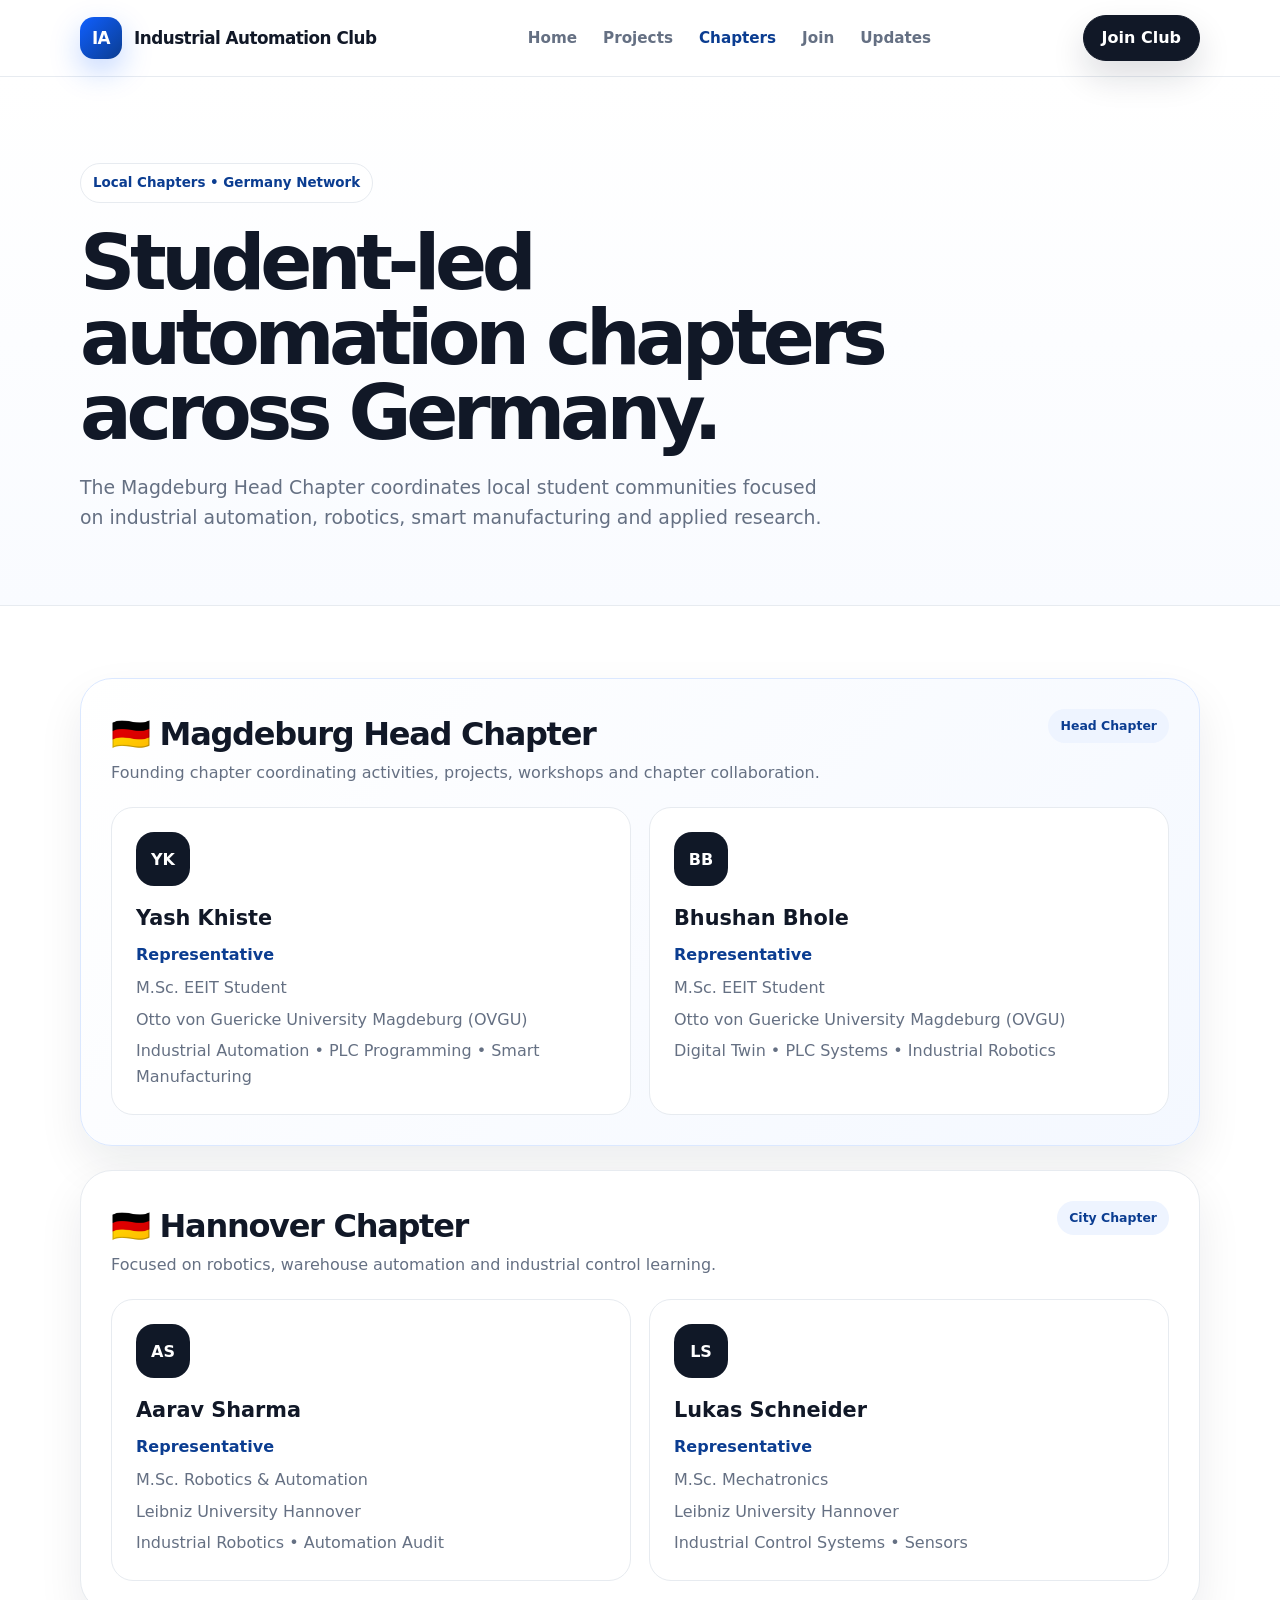
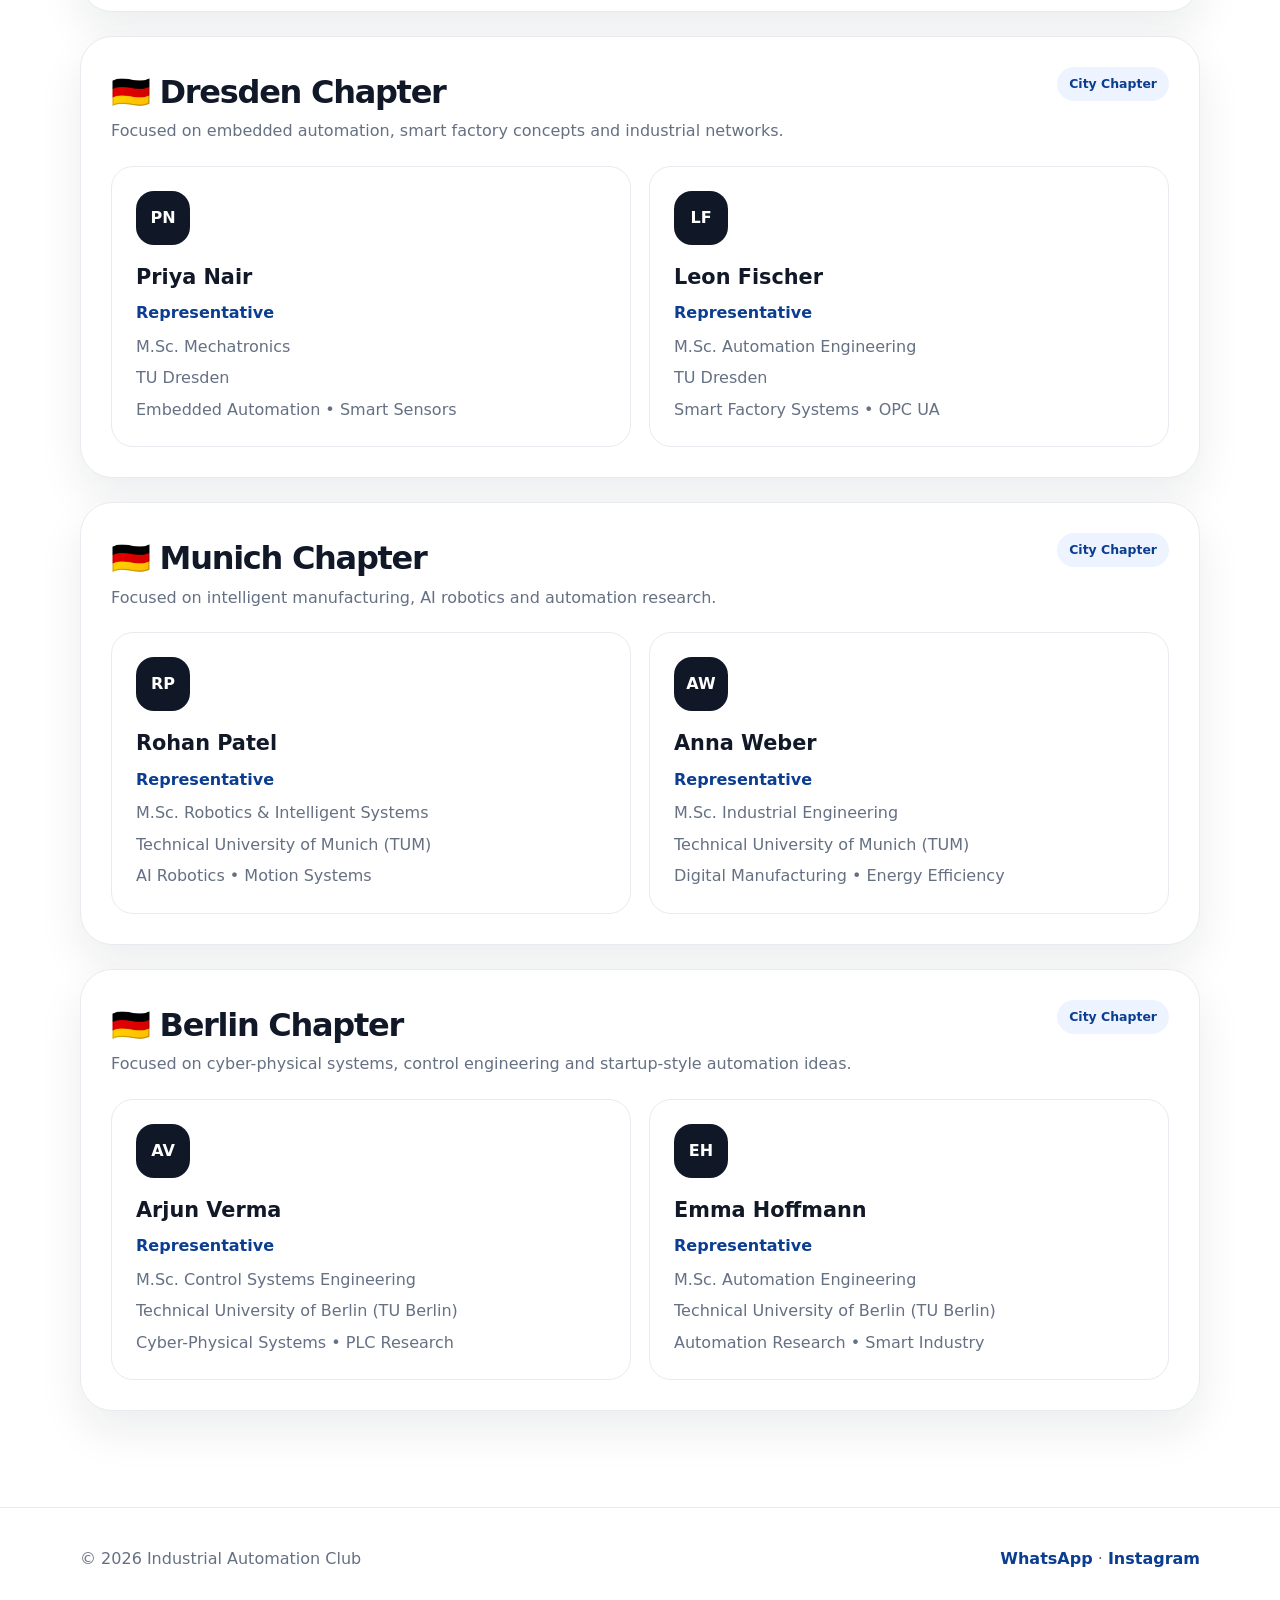
==== chapters.html @ 8f4c7556 "Add files via upload" ====
<!DOCTYPE html>
<html lang="en">
<head>
<meta charset="UTF-8">
<meta name="viewport" content="width=device-width, initial-scale=1.0">
<title>Local Chapters | Industrial Automation Club</title>
<style>
:root {
  --bg:#ffffff;--soft:#f6f8fb;--text:#111827;--muted:#657083;--line:#e7ebf0;
  --accent:#0f5fff;--accent-dark:#0b3d91;--shadow:0 20px 45px rgba(15,23,42,.08);
  --radius:24px;
}
*{box-sizing:border-box;margin:0;padding:0}
body{font-family:Inter,ui-sans-serif,system-ui,-apple-system,BlinkMacSystemFont,"Segoe UI",sans-serif;color:var(--text);background:var(--bg);line-height:1.6}
a{color:inherit;text-decoration:none}
.container{width:min(1120px,92%);margin:auto}
header{position:sticky;top:0;z-index:20;background:rgba(255,255,255,.9);backdrop-filter:blur(18px);border-bottom:1px solid var(--line)}
.nav{height:76px;display:flex;align-items:center;justify-content:space-between}
.brand{display:flex;align-items:center;gap:12px;font-weight:800;letter-spacing:-.03em;font-size:1.05rem}
.logo{width:42px;height:42px;border-radius:14px;display:grid;place-items:center;color:white;background:linear-gradient(135deg,#0f5fff,#0b3d91);box-shadow:0 12px 30px rgba(15,95,255,.25)}
nav{display:flex;align-items:center;gap:26px;color:var(--muted);font-size:.95rem;font-weight:600}
nav a:hover,nav a.active{color:var(--accent-dark)}
.btn{display:inline-flex;align-items:center;justify-content:center;gap:8px;min-height:46px;padding:0 18px;border-radius:999px;font-weight:700;border:1px solid var(--line);transition:.25s ease}
.btn.primary{background:var(--text);color:#fff;border-color:var(--text);box-shadow:0 16px 34px rgba(17,24,39,.14)}
.btn:hover{transform:translateY(-2px)}
.hero{padding:86px 0 42px;background:linear-gradient(180deg,#fff 0%,#f9fbff 100%);border-bottom:1px solid var(--line)}
.eyebrow{display:inline-flex;padding:8px 12px;border:1px solid var(--line);border-radius:999px;color:var(--accent-dark);background:#fff;font-size:.84rem;font-weight:800;margin-bottom:22px}
h1{max-width:860px;font-size:clamp(2.5rem,6vw,5rem);line-height:.98;letter-spacing:-.07em;margin-bottom:22px}
.lead{max-width:760px;color:var(--muted);font-size:1.18rem;margin-bottom:30px}
section{padding:72px 0}
.chapter{border:1px solid var(--line);border-radius:32px;background:#fff;box-shadow:var(--shadow);padding:30px;margin-bottom:24px}
.featured{background:linear-gradient(135deg,#fff,#f4f8ff);border-color:#dbe8ff}
.chapter-top{display:flex;justify-content:space-between;gap:18px;align-items:flex-start;margin-bottom:22px}
.chapter h2{font-size:2rem;letter-spacing:-.04em}
.chapter p{color:var(--muted)}
.badge{display:inline-flex;background:#eef4ff;color:var(--accent-dark);padding:7px 12px;border-radius:999px;font-size:.78rem;font-weight:900}
.members{display:grid;grid-template-columns:repeat(2,1fr);gap:18px}
.member{border:1px solid var(--line);border-radius:22px;background:#fff;padding:24px}
.avatar{width:54px;height:54px;border-radius:18px;background:#101827;color:white;display:grid;place-items:center;font-weight:900;margin-bottom:16px}
.member h3{font-size:1.3rem;margin-bottom:6px}
.role{color:var(--accent-dark);font-weight:800;margin-bottom:8px}
.member span{display:block;color:var(--muted);margin-top:6px}
footer{padding:38px 0;border-top:1px solid var(--line);color:var(--muted)}
.footer-inner{display:flex;justify-content:space-between;gap:18px;flex-wrap:wrap}
.footer-inner a{color:var(--accent-dark);font-weight:800}
@media(max-width:860px){nav{display:none}.members{grid-template-columns:1fr}.chapter-top{flex-direction:column}}
</style>
</head>
<body>
<header>
  <div class="container nav">
    <a class="brand" href="index.html"><span class="logo">IA</span><span>Industrial Automation Club</span></a>
    <nav>
      <a href="index.html">Home</a>
      <a href="projects.html">Projects</a>
      <a class="active" href="chapters.html">Chapters</a>
      <a href="join.html">Join</a>
      <a href="updates.html">Updates</a>
    </nav>
    <a class="btn primary" href="join.html">Join Club</a>
  </div>
</header>

<main>
<section class="hero">
  <div class="container">
    <span class="eyebrow">Local Chapters • Germany Network</span>
    <h1>Student-led automation chapters across Germany.</h1>
    <p class="lead">The Magdeburg Head Chapter coordinates local student communities focused on industrial automation, robotics, smart manufacturing and applied research.</p>
  </div>
</section>

<section>
<div class="container">

<div class="chapter featured">
  <div class="chapter-top">
    <div>
      <h2>🇩🇪 Magdeburg Head Chapter</h2>
      <p>Founding chapter coordinating activities, projects, workshops and chapter collaboration.</p>
    </div>
    <span class="badge">Head Chapter</span>
  </div>
  <div class="members">
    <div class="member"><div class="avatar">YK</div><h3>Yash Khiste</h3><div class="role">Representative</div><span>M.Sc. EEIT Student</span><span>Otto von Guericke University Magdeburg (OVGU)</span><span>Industrial Automation • PLC Programming • Smart Manufacturing</span></div>
    <div class="member"><div class="avatar">BB</div><h3>Bhushan Bhole</h3><div class="role">Representative</div><span>M.Sc. EEIT Student</span><span>Otto von Guericke University Magdeburg (OVGU)</span><span>Digital Twin • PLC Systems • Industrial Robotics</span></div>
  </div>
</div>

<div class="chapter">
  <div class="chapter-top"><div><h2>🇩🇪 Hannover Chapter</h2><p>Focused on robotics, warehouse automation and industrial control learning.</p></div><span class="badge">City Chapter</span></div>
  <div class="members">
    <div class="member"><div class="avatar">AS</div><h3>Aarav Sharma</h3><div class="role">Representative</div><span>M.Sc. Robotics & Automation</span><span>Leibniz University Hannover</span><span>Industrial Robotics • Automation Audit</span></div>
    <div class="member"><div class="avatar">LS</div><h3>Lukas Schneider</h3><div class="role">Representative</div><span>M.Sc. Mechatronics</span><span>Leibniz University Hannover</span><span>Industrial Control Systems • Sensors</span></div>
  </div>
</div>

<div class="chapter">
  <div class="chapter-top"><div><h2>🇩🇪 Dresden Chapter</h2><p>Focused on embedded automation, smart factory concepts and industrial networks.</p></div><span class="badge">City Chapter</span></div>
  <div class="members">
    <div class="member"><div class="avatar">PN</div><h3>Priya Nair</h3><div class="role">Representative</div><span>M.Sc. Mechatronics</span><span>TU Dresden</span><span>Embedded Automation • Smart Sensors</span></div>
    <div class="member"><div class="avatar">LF</div><h3>Leon Fischer</h3><div class="role">Representative</div><span>M.Sc. Automation Engineering</span><span>TU Dresden</span><span>Smart Factory Systems • OPC UA</span></div>
  </div>
</div>

<div class="chapter">
  <div class="chapter-top"><div><h2>🇩🇪 Munich Chapter</h2><p>Focused on intelligent manufacturing, AI robotics and automation research.</p></div><span class="badge">City Chapter</span></div>
  <div class="members">
    <div class="member"><div class="avatar">RP</div><h3>Rohan Patel</h3><div class="role">Representative</div><span>M.Sc. Robotics & Intelligent Systems</span><span>Technical University of Munich (TUM)</span><span>AI Robotics • Motion Systems</span></div>
    <div class="member"><div class="avatar">AW</div><h3>Anna Weber</h3><div class="role">Representative</div><span>M.Sc. Industrial Engineering</span><span>Technical University of Munich (TUM)</span><span>Digital Manufacturing • Energy Efficiency</span></div>
  </div>
</div>

<div class="chapter">
  <div class="chapter-top"><div><h2>🇩🇪 Berlin Chapter</h2><p>Focused on cyber-physical systems, control engineering and startup-style automation ideas.</p></div><span class="badge">City Chapter</span></div>
  <div class="members">
    <div class="member"><div class="avatar">AV</div><h3>Arjun Verma</h3><div class="role">Representative</div><span>M.Sc. Control Systems Engineering</span><span>Technical University of Berlin (TU Berlin)</span><span>Cyber-Physical Systems • PLC Research</span></div>
    <div class="member"><div class="avatar">EH</div><h3>Emma Hoffmann</h3><div class="role">Representative</div><span>M.Sc. Automation Engineering</span><span>Technical University of Berlin (TU Berlin)</span><span>Automation Research • Smart Industry</span></div>
  </div>
</div>

</div>
</section>
</main>

<footer>
  <div class="container footer-inner">
    <span>© 2026 Industrial Automation Club</span>
    <span><a href="https://chat.whatsapp.com/KbpsaiEF7djKTECVvrwH0Y" target="_blank" rel="noopener">WhatsApp</a> · <a href="https://www.instagram.com/automation_club_fun?igsh=MTZkNndkcmRtZnM0Mg==" target="_blank" rel="noopener">Instagram</a></span>
  </div>
</footer>
</body>
</html>
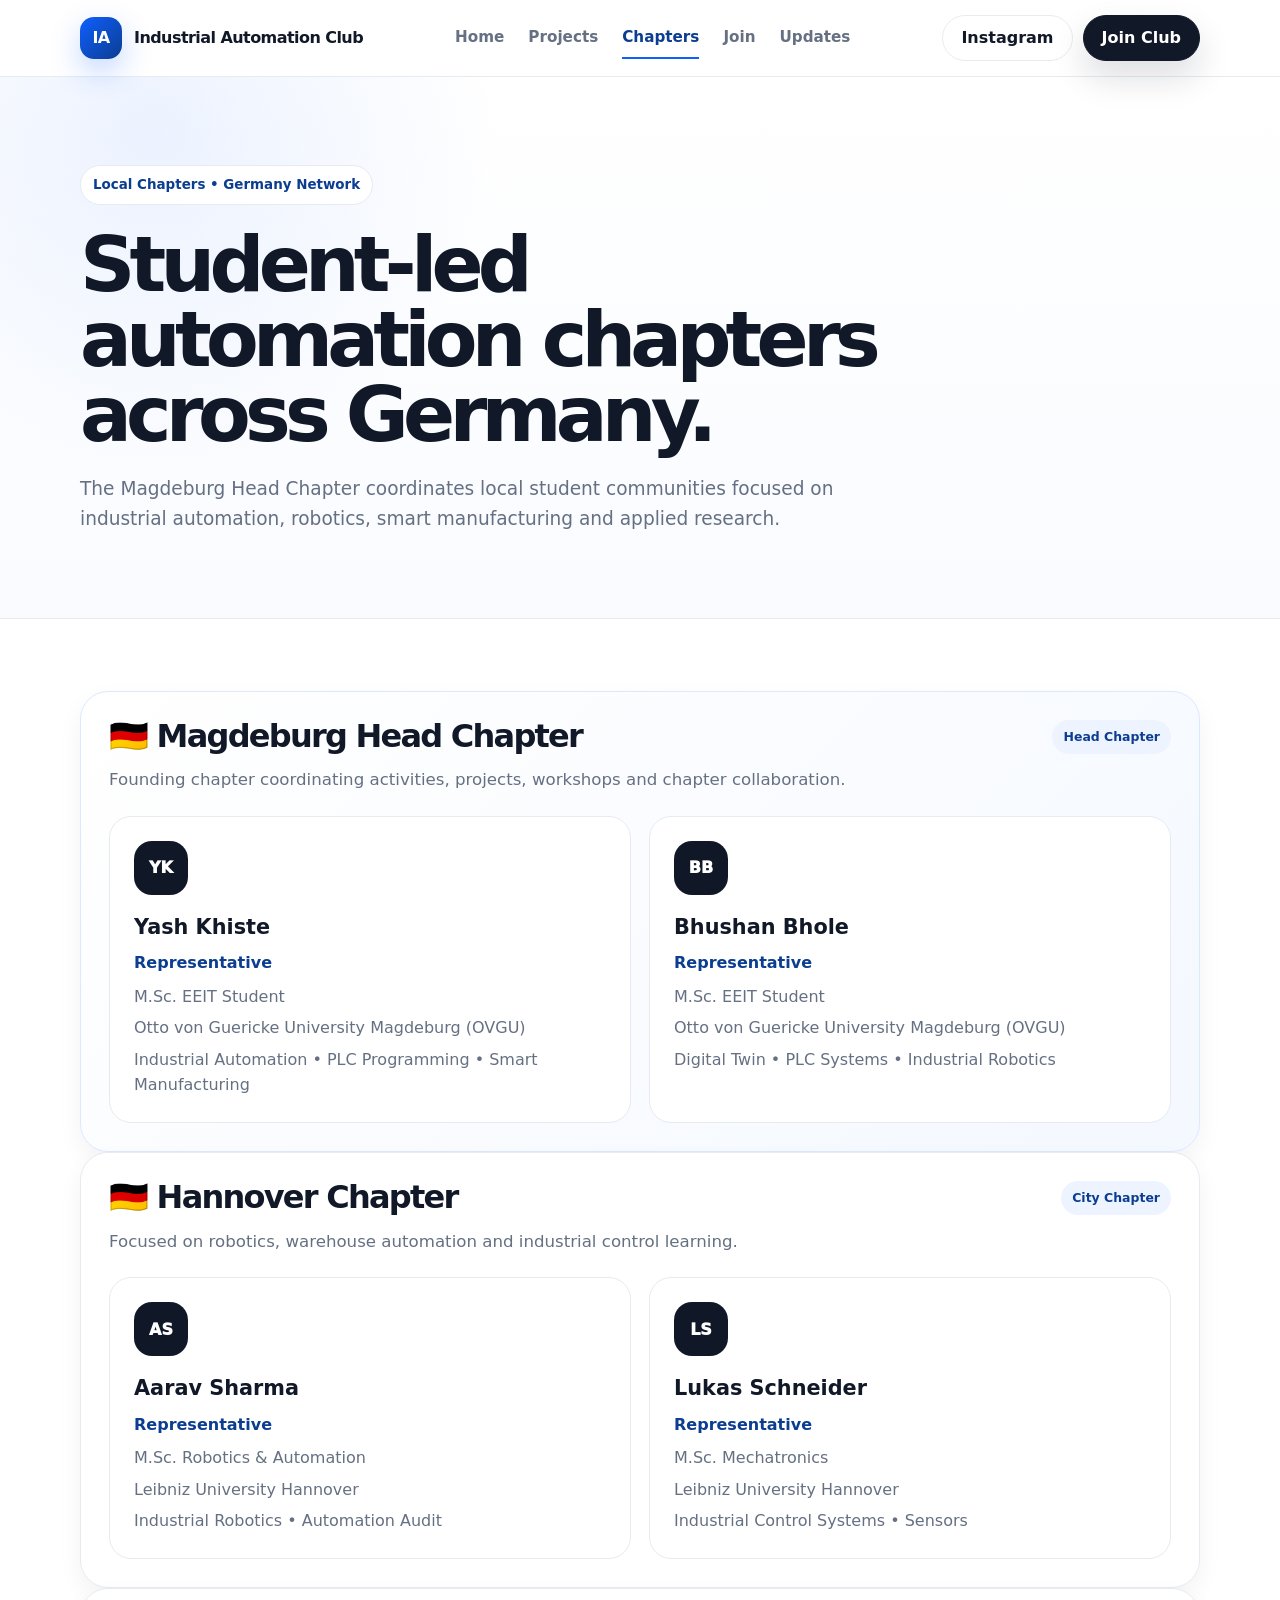
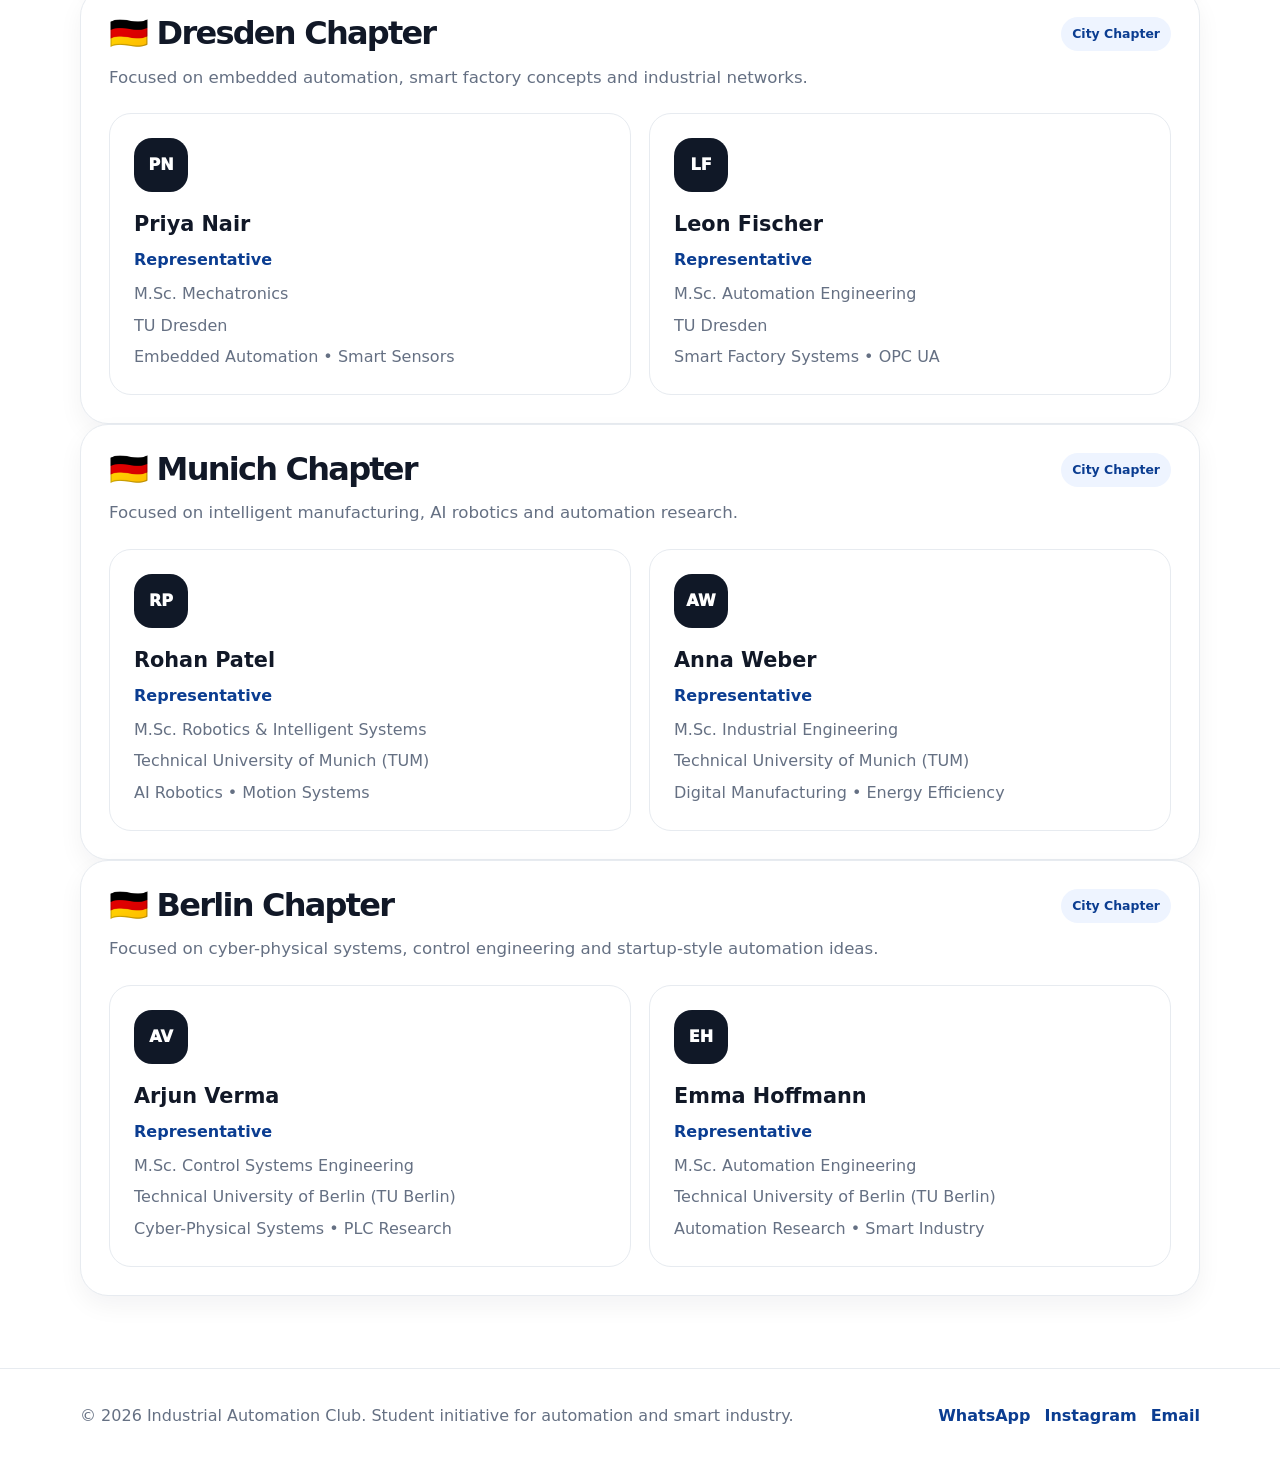
==== commit f9369539: "Add files via upload" ====
--- a/chapters.html
+++ b/chapters.html
@@ -4,62 +4,30 @@
 <meta charset="UTF-8">
 <meta name="viewport" content="width=device-width, initial-scale=1.0">
 <title>Local Chapters | Industrial Automation Club</title>
-<style>
-:root {
-  --bg:#ffffff;--soft:#f6f8fb;--text:#111827;--muted:#657083;--line:#e7ebf0;
-  --accent:#0f5fff;--accent-dark:#0b3d91;--shadow:0 20px 45px rgba(15,23,42,.08);
-  --radius:24px;
-}
-*{box-sizing:border-box;margin:0;padding:0}
-body{font-family:Inter,ui-sans-serif,system-ui,-apple-system,BlinkMacSystemFont,"Segoe UI",sans-serif;color:var(--text);background:var(--bg);line-height:1.6}
-a{color:inherit;text-decoration:none}
-.container{width:min(1120px,92%);margin:auto}
-header{position:sticky;top:0;z-index:20;background:rgba(255,255,255,.9);backdrop-filter:blur(18px);border-bottom:1px solid var(--line)}
-.nav{height:76px;display:flex;align-items:center;justify-content:space-between}
-.brand{display:flex;align-items:center;gap:12px;font-weight:800;letter-spacing:-.03em;font-size:1.05rem}
-.logo{width:42px;height:42px;border-radius:14px;display:grid;place-items:center;color:white;background:linear-gradient(135deg,#0f5fff,#0b3d91);box-shadow:0 12px 30px rgba(15,95,255,.25)}
-nav{display:flex;align-items:center;gap:26px;color:var(--muted);font-size:.95rem;font-weight:600}
-nav a:hover,nav a.active{color:var(--accent-dark)}
-.btn{display:inline-flex;align-items:center;justify-content:center;gap:8px;min-height:46px;padding:0 18px;border-radius:999px;font-weight:700;border:1px solid var(--line);transition:.25s ease}
-.btn.primary{background:var(--text);color:#fff;border-color:var(--text);box-shadow:0 16px 34px rgba(17,24,39,.14)}
-.btn:hover{transform:translateY(-2px)}
-.hero{padding:86px 0 42px;background:linear-gradient(180deg,#fff 0%,#f9fbff 100%);border-bottom:1px solid var(--line)}
-.eyebrow{display:inline-flex;padding:8px 12px;border:1px solid var(--line);border-radius:999px;color:var(--accent-dark);background:#fff;font-size:.84rem;font-weight:800;margin-bottom:22px}
-h1{max-width:860px;font-size:clamp(2.5rem,6vw,5rem);line-height:.98;letter-spacing:-.07em;margin-bottom:22px}
-.lead{max-width:760px;color:var(--muted);font-size:1.18rem;margin-bottom:30px}
-section{padding:72px 0}
-.chapter{border:1px solid var(--line);border-radius:32px;background:#fff;box-shadow:var(--shadow);padding:30px;margin-bottom:24px}
-.featured{background:linear-gradient(135deg,#fff,#f4f8ff);border-color:#dbe8ff}
-.chapter-top{display:flex;justify-content:space-between;gap:18px;align-items:flex-start;margin-bottom:22px}
-.chapter h2{font-size:2rem;letter-spacing:-.04em}
-.chapter p{color:var(--muted)}
-.badge{display:inline-flex;background:#eef4ff;color:var(--accent-dark);padding:7px 12px;border-radius:999px;font-size:.78rem;font-weight:900}
-.members{display:grid;grid-template-columns:repeat(2,1fr);gap:18px}
-.member{border:1px solid var(--line);border-radius:22px;background:#fff;padding:24px}
-.avatar{width:54px;height:54px;border-radius:18px;background:#101827;color:white;display:grid;place-items:center;font-weight:900;margin-bottom:16px}
-.member h3{font-size:1.3rem;margin-bottom:6px}
-.role{color:var(--accent-dark);font-weight:800;margin-bottom:8px}
-.member span{display:block;color:var(--muted);margin-top:6px}
-footer{padding:38px 0;border-top:1px solid var(--line);color:var(--muted)}
-.footer-inner{display:flex;justify-content:space-between;gap:18px;flex-wrap:wrap}
-.footer-inner a{color:var(--accent-dark);font-weight:800}
-@media(max-width:860px){nav{display:none}.members{grid-template-columns:1fr}.chapter-top{flex-direction:column}}
-</style>
+<link rel="stylesheet" href="style.css">
 </head>
 <body>
-<header>
+
+<header class="site-header">
   <div class="container nav">
-    <a class="brand" href="index.html"><span class="logo">IA</span><span>Industrial Automation Club</span></a>
-    <nav>
-      <a href="index.html">Home</a>
-      <a href="projects.html">Projects</a>
+    <a class="brand" href="index.html">
+      <span class="logo">IA</span>
+      <span>Industrial Automation Club</span>
+    </a>
+    <nav class="menu" aria-label="Main navigation">
+      <a class="" href="index.html">Home</a>
+      <a class="" href="projects.html">Projects</a>
       <a class="active" href="chapters.html">Chapters</a>
-      <a href="join.html">Join</a>
-      <a href="updates.html">Updates</a>
+      <a class="" href="join.html">Join</a>
+      <a class="" href="updates.html">Updates</a>
     </nav>
-    <a class="btn primary" href="join.html">Join Club</a>
+    <div class="nav-actions">
+      <a class="btn" href="https://www.instagram.com/automation_club_fun?igsh=MTZkNndkcmRtZnM0Mg==" target="_blank" rel="noopener">Instagram</a>
+      <a class="btn primary" href="join.html">Join Club</a>
+    </div>
   </div>
 </header>
+
 
 <main>
 <section class="hero">
@@ -69,65 +37,25 @@
     <p class="lead">The Magdeburg Head Chapter coordinates local student communities focused on industrial automation, robotics, smart manufacturing and applied research.</p>
   </div>
 </section>
-
-<section>
-<div class="container">
-
-<div class="chapter featured">
-  <div class="chapter-top">
-    <div>
-      <h2>🇩🇪 Magdeburg Head Chapter</h2>
-      <p>Founding chapter coordinating activities, projects, workshops and chapter collaboration.</p>
-    </div>
-    <span class="badge">Head Chapter</span>
-  </div>
-  <div class="members">
-    <div class="member"><div class="avatar">YK</div><h3>Yash Khiste</h3><div class="role">Representative</div><span>M.Sc. EEIT Student</span><span>Otto von Guericke University Magdeburg (OVGU)</span><span>Industrial Automation • PLC Programming • Smart Manufacturing</span></div>
-    <div class="member"><div class="avatar">BB</div><h3>Bhushan Bhole</h3><div class="role">Representative</div><span>M.Sc. EEIT Student</span><span>Otto von Guericke University Magdeburg (OVGU)</span><span>Digital Twin • PLC Systems • Industrial Robotics</span></div>
-  </div>
-</div>
-
-<div class="chapter">
-  <div class="chapter-top"><div><h2>🇩🇪 Hannover Chapter</h2><p>Focused on robotics, warehouse automation and industrial control learning.</p></div><span class="badge">City Chapter</span></div>
-  <div class="members">
-    <div class="member"><div class="avatar">AS</div><h3>Aarav Sharma</h3><div class="role">Representative</div><span>M.Sc. Robotics & Automation</span><span>Leibniz University Hannover</span><span>Industrial Robotics • Automation Audit</span></div>
-    <div class="member"><div class="avatar">LS</div><h3>Lukas Schneider</h3><div class="role">Representative</div><span>M.Sc. Mechatronics</span><span>Leibniz University Hannover</span><span>Industrial Control Systems • Sensors</span></div>
-  </div>
-</div>
-
-<div class="chapter">
-  <div class="chapter-top"><div><h2>🇩🇪 Dresden Chapter</h2><p>Focused on embedded automation, smart factory concepts and industrial networks.</p></div><span class="badge">City Chapter</span></div>
-  <div class="members">
-    <div class="member"><div class="avatar">PN</div><h3>Priya Nair</h3><div class="role">Representative</div><span>M.Sc. Mechatronics</span><span>TU Dresden</span><span>Embedded Automation • Smart Sensors</span></div>
-    <div class="member"><div class="avatar">LF</div><h3>Leon Fischer</h3><div class="role">Representative</div><span>M.Sc. Automation Engineering</span><span>TU Dresden</span><span>Smart Factory Systems • OPC UA</span></div>
-  </div>
-</div>
-
-<div class="chapter">
-  <div class="chapter-top"><div><h2>🇩🇪 Munich Chapter</h2><p>Focused on intelligent manufacturing, AI robotics and automation research.</p></div><span class="badge">City Chapter</span></div>
-  <div class="members">
-    <div class="member"><div class="avatar">RP</div><h3>Rohan Patel</h3><div class="role">Representative</div><span>M.Sc. Robotics & Intelligent Systems</span><span>Technical University of Munich (TUM)</span><span>AI Robotics • Motion Systems</span></div>
-    <div class="member"><div class="avatar">AW</div><h3>Anna Weber</h3><div class="role">Representative</div><span>M.Sc. Industrial Engineering</span><span>Technical University of Munich (TUM)</span><span>Digital Manufacturing • Energy Efficiency</span></div>
-  </div>
-</div>
-
-<div class="chapter">
-  <div class="chapter-top"><div><h2>🇩🇪 Berlin Chapter</h2><p>Focused on cyber-physical systems, control engineering and startup-style automation ideas.</p></div><span class="badge">City Chapter</span></div>
-  <div class="members">
-    <div class="member"><div class="avatar">AV</div><h3>Arjun Verma</h3><div class="role">Representative</div><span>M.Sc. Control Systems Engineering</span><span>Technical University of Berlin (TU Berlin)</span><span>Cyber-Physical Systems • PLC Research</span></div>
-    <div class="member"><div class="avatar">EH</div><h3>Emma Hoffmann</h3><div class="role">Representative</div><span>M.Sc. Automation Engineering</span><span>Technical University of Berlin (TU Berlin)</span><span>Automation Research • Smart Industry</span></div>
-  </div>
-</div>
-
-</div>
-</section>
+<section><div class="container"><div class="chapter featured"><div class="chapter-top"><div><h2>🇩🇪 Magdeburg Head Chapter</h2><p class="muted">Founding chapter coordinating activities, projects, workshops and chapter collaboration.</p></div><span class="tag">Head Chapter</span></div><div class="members"><div class="member"><div class="avatar">YK</div><h3>Yash Khiste</h3><div class="role">Representative</div><span>M.Sc. EEIT Student</span><span>Otto von Guericke University Magdeburg (OVGU)</span><span>Industrial Automation • PLC Programming • Smart Manufacturing</span></div><div class="member"><div class="avatar">BB</div><h3>Bhushan Bhole</h3><div class="role">Representative</div><span>M.Sc. EEIT Student</span><span>Otto von Guericke University Magdeburg (OVGU)</span><span>Digital Twin • PLC Systems • Industrial Robotics</span></div></div></div>
+<div class="chapter "><div class="chapter-top"><div><h2>🇩🇪 Hannover Chapter</h2><p class="muted">Focused on robotics, warehouse automation and industrial control learning.</p></div><span class="tag">City Chapter</span></div><div class="members"><div class="member"><div class="avatar">AS</div><h3>Aarav Sharma</h3><div class="role">Representative</div><span>M.Sc. Robotics & Automation</span><span>Leibniz University Hannover</span><span>Industrial Robotics • Automation Audit</span></div><div class="member"><div class="avatar">LS</div><h3>Lukas Schneider</h3><div class="role">Representative</div><span>M.Sc. Mechatronics</span><span>Leibniz University Hannover</span><span>Industrial Control Systems • Sensors</span></div></div></div>
+<div class="chapter "><div class="chapter-top"><div><h2>🇩🇪 Dresden Chapter</h2><p class="muted">Focused on embedded automation, smart factory concepts and industrial networks.</p></div><span class="tag">City Chapter</span></div><div class="members"><div class="member"><div class="avatar">PN</div><h3>Priya Nair</h3><div class="role">Representative</div><span>M.Sc. Mechatronics</span><span>TU Dresden</span><span>Embedded Automation • Smart Sensors</span></div><div class="member"><div class="avatar">LF</div><h3>Leon Fischer</h3><div class="role">Representative</div><span>M.Sc. Automation Engineering</span><span>TU Dresden</span><span>Smart Factory Systems • OPC UA</span></div></div></div>
+<div class="chapter "><div class="chapter-top"><div><h2>🇩🇪 Munich Chapter</h2><p class="muted">Focused on intelligent manufacturing, AI robotics and automation research.</p></div><span class="tag">City Chapter</span></div><div class="members"><div class="member"><div class="avatar">RP</div><h3>Rohan Patel</h3><div class="role">Representative</div><span>M.Sc. Robotics & Intelligent Systems</span><span>Technical University of Munich (TUM)</span><span>AI Robotics • Motion Systems</span></div><div class="member"><div class="avatar">AW</div><h3>Anna Weber</h3><div class="role">Representative</div><span>M.Sc. Industrial Engineering</span><span>Technical University of Munich (TUM)</span><span>Digital Manufacturing • Energy Efficiency</span></div></div></div>
+<div class="chapter "><div class="chapter-top"><div><h2>🇩🇪 Berlin Chapter</h2><p class="muted">Focused on cyber-physical systems, control engineering and startup-style automation ideas.</p></div><span class="tag">City Chapter</span></div><div class="members"><div class="member"><div class="avatar">AV</div><h3>Arjun Verma</h3><div class="role">Representative</div><span>M.Sc. Control Systems Engineering</span><span>Technical University of Berlin (TU Berlin)</span><span>Cyber-Physical Systems • PLC Research</span></div><div class="member"><div class="avatar">EH</div><h3>Emma Hoffmann</h3><div class="role">Representative</div><span>M.Sc. Automation Engineering</span><span>Technical University of Berlin (TU Berlin)</span><span>Automation Research • Smart Industry</span></div></div></div>
+</div></section>
 </main>
 
-<footer>
-  <div class="container footer-inner">
-    <span>© 2026 Industrial Automation Club</span>
-    <span><a href="https://chat.whatsapp.com/KbpsaiEF7djKTECVvrwH0Y" target="_blank" rel="noopener">WhatsApp</a> · <a href="https://www.instagram.com/automation_club_fun?igsh=MTZkNndkcmRtZnM0Mg==" target="_blank" rel="noopener">Instagram</a></span>
+
+<footer class="footer">
+  <div class="container footer-row">
+    <span>© 2026 Industrial Automation Club. Student initiative for automation and smart industry.</span>
+    <span class="socials">
+      <a href="https://chat.whatsapp.com/KbpsaiEF7djKTECVvrwH0Y" target="_blank" rel="noopener">WhatsApp</a>
+      <a href="https://www.instagram.com/automation_club_fun?igsh=MTZkNndkcmRtZnM0Mg==" target="_blank" rel="noopener">Instagram</a>
+      <a href="mailto:bhushanbhole1998@gmail.com">Email</a>
+    </span>
   </div>
 </footer>
+
 </body>
 </html>
--- a/style.css
+++ b/style.css
@@ -0,0 +1,218 @@
+
+:root {
+  --bg:#ffffff;
+  --soft:#f6f8fb;
+  --soft-2:#eef4ff;
+  --text:#111827;
+  --muted:#657083;
+  --line:#e7ebf0;
+  --accent:#0f5fff;
+  --accent-dark:#0b3d91;
+  --green:#16a34a;
+  --shadow:0 20px 45px rgba(15,23,42,.08);
+  --shadow-soft:0 10px 25px rgba(15,23,42,.05);
+  --radius:24px;
+}
+*{box-sizing:border-box;margin:0;padding:0}
+html{scroll-behavior:smooth}
+body{
+  font-family:Inter,ui-sans-serif,system-ui,-apple-system,BlinkMacSystemFont,"Segoe UI",sans-serif;
+  color:var(--text);
+  background:var(--bg);
+  line-height:1.6;
+}
+a{color:inherit;text-decoration:none}
+.container{width:min(1120px,92%);margin:auto}
+.site-header{
+  position:sticky;top:0;z-index:30;
+  background:rgba(255,255,255,.92);
+  backdrop-filter:blur(18px);
+  border-bottom:1px solid var(--line);
+}
+.nav{
+  min-height:76px;
+  display:flex;
+  align-items:center;
+  justify-content:space-between;
+  gap:20px;
+}
+.brand{
+  display:flex;
+  align-items:center;
+  gap:12px;
+  font-weight:850;
+  letter-spacing:-.035em;
+}
+.logo{
+  width:42px;height:42px;border-radius:14px;
+  display:grid;place-items:center;
+  color:white;
+  background:linear-gradient(135deg,#0f5fff,#0b3d91);
+  box-shadow:0 12px 30px rgba(15,95,255,.25);
+  flex:0 0 auto;
+}
+.menu{display:flex;align-items:center;gap:24px;color:var(--muted);font-size:.95rem;font-weight:700}
+.menu a{padding:8px 0;border-bottom:2px solid transparent}
+.menu a:hover,.menu a.active{color:var(--accent-dark);border-bottom-color:var(--accent)}
+.nav-actions{display:flex;align-items:center;gap:10px}
+.btn{
+  display:inline-flex;
+  align-items:center;
+  justify-content:center;
+  gap:8px;
+  min-height:46px;
+  padding:0 18px;
+  border-radius:999px;
+  font-weight:800;
+  border:1px solid var(--line);
+  transition:.25s ease;
+  background:#fff;
+}
+.btn.primary{background:var(--text);color:#fff;border-color:var(--text);box-shadow:0 16px 34px rgba(17,24,39,.14)}
+.btn.blue{background:var(--accent);color:#fff;border-color:var(--accent);box-shadow:0 16px 34px rgba(15,95,255,.18)}
+.btn:hover{transform:translateY(-2px)}
+.mobile-note{display:none;color:var(--muted);font-size:.85rem;margin-top:8px}
+
+.hero{
+  padding:88px 0 54px;
+  background:
+    radial-gradient(circle at 12% 10%, rgba(15,95,255,.08), transparent 28%),
+    linear-gradient(180deg,#fff 0%,#f9fbff 100%);
+  border-bottom:1px solid var(--line);
+}
+.hero-grid{display:grid;grid-template-columns:1.08fr .92fr;gap:52px;align-items:center}
+.eyebrow{
+  display:inline-flex;
+  align-items:center;
+  gap:8px;
+  padding:8px 12px;
+  border:1px solid var(--line);
+  border-radius:999px;
+  color:var(--accent-dark);
+  background:#fff;
+  font-size:.84rem;
+  font-weight:900;
+  margin-bottom:22px;
+}
+h1{max-width:880px;font-size:clamp(2.55rem,6vw,5rem);line-height:.98;letter-spacing:-.075em;margin-bottom:22px}
+.lead{max-width:760px;color:var(--muted);font-size:1.16rem;margin-bottom:30px}
+.hero-actions{display:flex;flex-wrap:wrap;gap:14px}
+.hero-card{
+  background:linear-gradient(180deg,#fff,#f7faff);
+  border:1px solid var(--line);
+  border-radius:32px;
+  padding:26px;
+  box-shadow:var(--shadow);
+}
+.focus-list{display:grid;gap:16px;margin-top:18px}
+.focus-item{
+  background:#fff;
+  border:1px solid #dce5f0;
+  border-radius:20px;
+  padding:18px;
+  box-shadow:var(--shadow-soft);
+}
+.focus-item small{display:block;color:var(--accent);font-weight:900;letter-spacing:.12em;margin-bottom:8px}
+.focus-item strong{font-size:1.05rem;letter-spacing:-.02em}
+.status{
+  display:inline-flex;align-items:center;gap:8px;
+  color:#0b7a3b;background:#eafaf0;padding:8px 12px;border-radius:999px;font-weight:900;font-size:.82rem;
+}
+.dot{width:8px;height:8px;border-radius:50%;background:var(--green)}
+
+section{padding:72px 0}
+.section-head{max-width:760px;margin-bottom:34px}
+.label{color:var(--accent);font-weight:950;text-transform:uppercase;letter-spacing:.12em;font-size:.78rem;margin-bottom:10px}
+h2{font-size:clamp(2rem,4vw,3.1rem);line-height:1.05;letter-spacing:-.055em;margin-bottom:14px}
+.section-head p,.muted{color:var(--muted);font-size:1.04rem}
+.cards{display:grid;grid-template-columns:repeat(3,1fr);gap:18px}
+.card{
+  background:#fff;
+  border:1px solid var(--line);
+  border-radius:var(--radius);
+  padding:26px;
+  box-shadow:var(--shadow-soft);
+  transition:.25s ease;
+}
+.card:hover{transform:translateY(-4px);box-shadow:var(--shadow)}
+.icon{width:46px;height:46px;border-radius:16px;display:grid;place-items:center;background:var(--soft-2);color:var(--accent);font-weight:950;margin-bottom:18px}
+.card h3{font-size:1.18rem;margin-bottom:10px;letter-spacing:-.025em}
+.card p,.card li{color:var(--muted)}
+.soft-section{background:var(--soft);border-top:1px solid var(--line);border-bottom:1px solid var(--line)}
+.split{display:grid;grid-template-columns:.9fr 1.1fr;gap:34px;align-items:start}
+.list{display:grid;gap:14px}
+.list-item{background:#fff;border:1px solid var(--line);border-radius:20px;padding:18px 20px;display:flex;gap:14px}
+.check{flex:0 0 28px;width:28px;height:28px;border-radius:50%;background:var(--soft-2);color:var(--accent);display:grid;place-items:center;font-weight:950}
+.list-item strong{display:block;margin-bottom:3px}
+.list-item span{color:var(--muted)}
+.grid-2{display:grid;grid-template-columns:repeat(2,1fr);gap:22px}
+.grid-4{display:grid;grid-template-columns:repeat(4,1fr);gap:16px}
+.project-card,.chapter,.update-card,.form-box{
+  background:#fff;border:1px solid var(--line);border-radius:28px;padding:28px;box-shadow:var(--shadow-soft)
+}
+.project-card{position:relative;overflow:hidden}
+.project-card:before{content:"";position:absolute;top:0;left:0;right:0;height:5px;background:linear-gradient(90deg,var(--accent),var(--accent-dark))}
+.tag{display:inline-flex;background:var(--soft-2);color:var(--accent-dark);padding:7px 11px;border-radius:999px;font-size:.78rem;font-weight:900;margin-bottom:16px}
+.project-card h3,.update-card h3{font-size:1.45rem;line-height:1.2;letter-spacing:-.035em;margin-bottom:12px}
+.meta{display:grid;grid-template-columns:repeat(2,1fr);gap:12px;margin:20px 0}
+.meta div{background:var(--soft);border:1px solid var(--line);border-radius:16px;padding:14px}
+.meta strong{display:block;font-size:.76rem;color:var(--muted);text-transform:uppercase;letter-spacing:.08em;margin-bottom:4px}
+.meta span{font-weight:850}
+.ul{display:grid;gap:10px;color:var(--muted);padding-left:0}
+.ul li{list-style:none;padding-left:24px;position:relative}
+.ul li:before{content:"✓";position:absolute;left:0;color:var(--accent-dark);font-weight:950}
+
+.chapter.featured{background:linear-gradient(135deg,#fff,#f4f8ff);border-color:#dbe8ff}
+.chapter-top{display:flex;justify-content:space-between;gap:18px;align-items:flex-start;margin-bottom:22px}
+.chapter h2{font-size:2rem}
+.members{display:grid;grid-template-columns:repeat(2,1fr);gap:18px}
+.member{border:1px solid var(--line);border-radius:22px;background:#fff;padding:24px}
+.avatar{width:54px;height:54px;border-radius:18px;background:#101827;color:white;display:grid;place-items:center;font-weight:950;margin-bottom:16px}
+.member h3{font-size:1.3rem;margin-bottom:6px}
+.role{color:var(--accent-dark);font-weight:900;margin-bottom:8px}
+.member span{display:block;color:var(--muted);margin-top:6px}
+
+.steps{counter-reset:step;display:grid;gap:20px}
+.step{position:relative;padding-left:64px}
+.step:before{counter-increment:step;content:counter(step);position:absolute;left:0;top:0;width:42px;height:42px;border-radius:50%;background:var(--accent);color:#fff;display:flex;align-items:center;justify-content:center;font-weight:950}
+.step h3{margin-bottom:7px}
+.step p{color:var(--muted)}
+
+label{display:block;font-size:14px;font-weight:850;margin:14px 0 7px;color:#374151}
+input,select,textarea{width:100%;padding:13px 14px;border:1px solid #d8dee8;border-radius:12px;font-size:15px;background:#fbfdff;font-family:inherit}
+textarea{min-height:130px;resize:vertical}
+button{margin-top:18px;background:var(--accent);color:white;border:0;padding:14px 22px;border-radius:12px;font-weight:900;cursor:pointer;font-family:inherit}
+button:hover{background:#084fb5}
+.note{font-size:13px;color:var(--muted);margin-top:12px}
+.cta{
+  background:#101827;color:white;border-radius:34px;padding:44px;
+  display:flex;align-items:center;justify-content:space-between;gap:24px;box-shadow:0 25px 60px rgba(15,23,42,.18)
+}
+.cta p{color:#cbd5e1;max-width:650px}
+.cta .btn{background:white;color:#101827}
+.footer{
+  border-top:1px solid var(--line);
+  padding:34px 0;
+  color:var(--muted);
+}
+.footer-row{display:flex;justify-content:space-between;gap:20px;flex-wrap:wrap;align-items:center}
+.footer a{color:var(--accent-dark);font-weight:850}
+.socials{display:flex;gap:14px;flex-wrap:wrap}
+@media(max-width:900px){
+  .nav{align-items:flex-start;flex-direction:column;padding:14px 0}
+  .menu{gap:14px;flex-wrap:wrap}
+  .nav-actions{display:none}
+  .mobile-note{display:block}
+  .hero-grid,.split,.grid-2{grid-template-columns:1fr}
+  .cards,.grid-4{grid-template-columns:1fr}
+  .members{grid-template-columns:1fr}
+  .chapter-top,.cta{flex-direction:column;align-items:flex-start}
+  .meta{grid-template-columns:1fr}
+}
+@media(max-width:560px){
+  h1{font-size:2.45rem}
+  .hero{padding:56px 0 38px}
+  section{padding:54px 0}
+  .menu{font-size:.9rem}
+  .brand span:last-child{font-size:.95rem}
+}
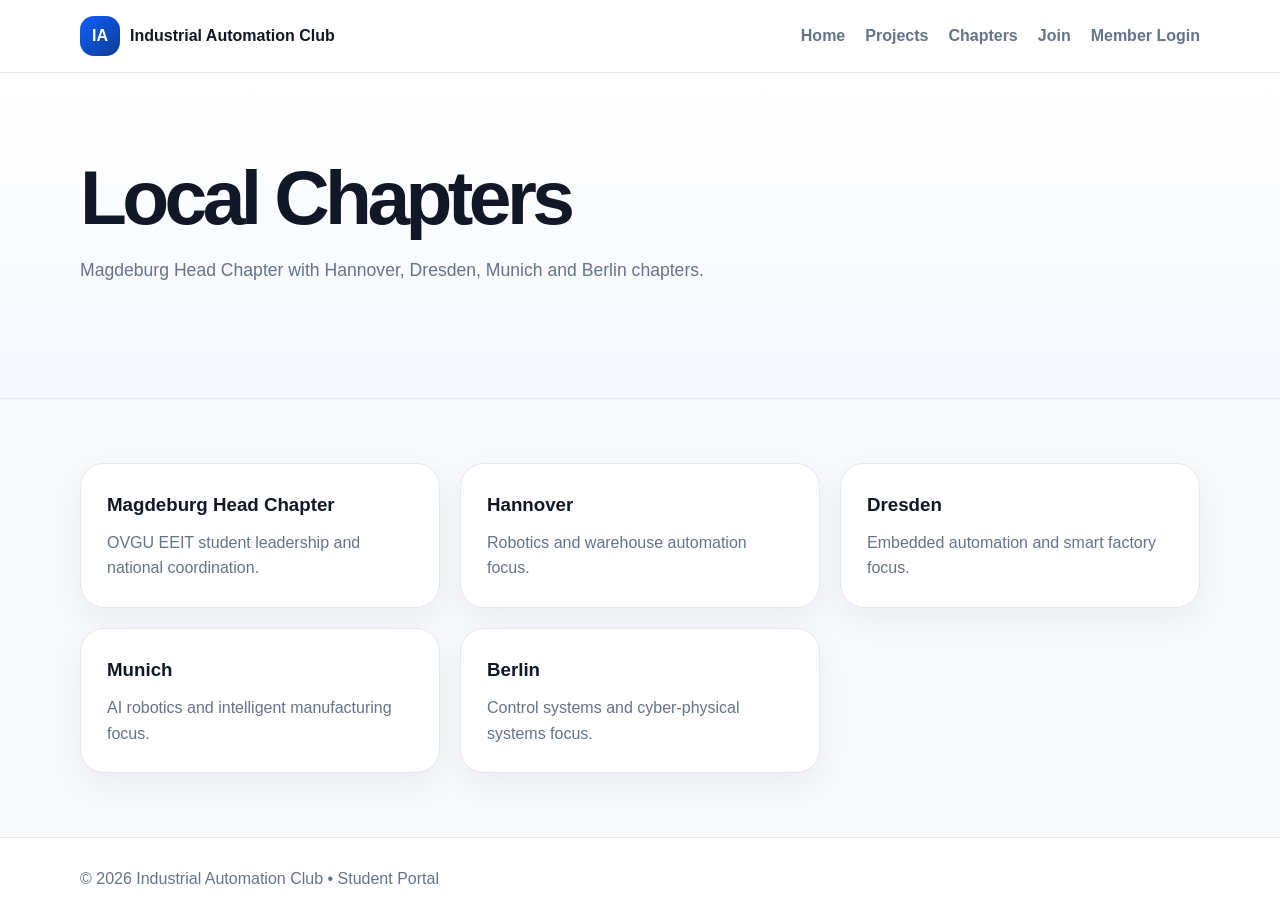
==== commit 86d4ae3c: "Add files via upload" ====
--- a/chapters.html
+++ b/chapters.html
@@ -1,61 +1 @@
-<!DOCTYPE html>
-<html lang="en">
-<head>
-<meta charset="UTF-8">
-<meta name="viewport" content="width=device-width, initial-scale=1.0">
-<title>Local Chapters | Industrial Automation Club</title>
-<link rel="stylesheet" href="style.css">
-</head>
-<body>
-
-<header class="site-header">
-  <div class="container nav">
-    <a class="brand" href="index.html">
-      <span class="logo">IA</span>
-      <span>Industrial Automation Club</span>
-    </a>
-    <nav class="menu" aria-label="Main navigation">
-      <a class="" href="index.html">Home</a>
-      <a class="" href="projects.html">Projects</a>
-      <a class="active" href="chapters.html">Chapters</a>
-      <a class="" href="join.html">Join</a>
-      <a class="" href="updates.html">Updates</a>
-    </nav>
-    <div class="nav-actions">
-      <a class="btn" href="https://www.instagram.com/automation_club_fun?igsh=MTZkNndkcmRtZnM0Mg==" target="_blank" rel="noopener">Instagram</a>
-      <a class="btn primary" href="join.html">Join Club</a>
-    </div>
-  </div>
-</header>
-
-
-<main>
-<section class="hero">
-  <div class="container">
-    <span class="eyebrow">Local Chapters • Germany Network</span>
-    <h1>Student-led automation chapters across Germany.</h1>
-    <p class="lead">The Magdeburg Head Chapter coordinates local student communities focused on industrial automation, robotics, smart manufacturing and applied research.</p>
-  </div>
-</section>
-<section><div class="container"><div class="chapter featured"><div class="chapter-top"><div><h2>🇩🇪 Magdeburg Head Chapter</h2><p class="muted">Founding chapter coordinating activities, projects, workshops and chapter collaboration.</p></div><span class="tag">Head Chapter</span></div><div class="members"><div class="member"><div class="avatar">YK</div><h3>Yash Khiste</h3><div class="role">Representative</div><span>M.Sc. EEIT Student</span><span>Otto von Guericke University Magdeburg (OVGU)</span><span>Industrial Automation • PLC Programming • Smart Manufacturing</span></div><div class="member"><div class="avatar">BB</div><h3>Bhushan Bhole</h3><div class="role">Representative</div><span>M.Sc. EEIT Student</span><span>Otto von Guericke University Magdeburg (OVGU)</span><span>Digital Twin • PLC Systems • Industrial Robotics</span></div></div></div>
-<div class="chapter "><div class="chapter-top"><div><h2>🇩🇪 Hannover Chapter</h2><p class="muted">Focused on robotics, warehouse automation and industrial control learning.</p></div><span class="tag">City Chapter</span></div><div class="members"><div class="member"><div class="avatar">AS</div><h3>Aarav Sharma</h3><div class="role">Representative</div><span>M.Sc. Robotics & Automation</span><span>Leibniz University Hannover</span><span>Industrial Robotics • Automation Audit</span></div><div class="member"><div class="avatar">LS</div><h3>Lukas Schneider</h3><div class="role">Representative</div><span>M.Sc. Mechatronics</span><span>Leibniz University Hannover</span><span>Industrial Control Systems • Sensors</span></div></div></div>
-<div class="chapter "><div class="chapter-top"><div><h2>🇩🇪 Dresden Chapter</h2><p class="muted">Focused on embedded automation, smart factory concepts and industrial networks.</p></div><span class="tag">City Chapter</span></div><div class="members"><div class="member"><div class="avatar">PN</div><h3>Priya Nair</h3><div class="role">Representative</div><span>M.Sc. Mechatronics</span><span>TU Dresden</span><span>Embedded Automation • Smart Sensors</span></div><div class="member"><div class="avatar">LF</div><h3>Leon Fischer</h3><div class="role">Representative</div><span>M.Sc. Automation Engineering</span><span>TU Dresden</span><span>Smart Factory Systems • OPC UA</span></div></div></div>
-<div class="chapter "><div class="chapter-top"><div><h2>🇩🇪 Munich Chapter</h2><p class="muted">Focused on intelligent manufacturing, AI robotics and automation research.</p></div><span class="tag">City Chapter</span></div><div class="members"><div class="member"><div class="avatar">RP</div><h3>Rohan Patel</h3><div class="role">Representative</div><span>M.Sc. Robotics & Intelligent Systems</span><span>Technical University of Munich (TUM)</span><span>AI Robotics • Motion Systems</span></div><div class="member"><div class="avatar">AW</div><h3>Anna Weber</h3><div class="role">Representative</div><span>M.Sc. Industrial Engineering</span><span>Technical University of Munich (TUM)</span><span>Digital Manufacturing • Energy Efficiency</span></div></div></div>
-<div class="chapter "><div class="chapter-top"><div><h2>🇩🇪 Berlin Chapter</h2><p class="muted">Focused on cyber-physical systems, control engineering and startup-style automation ideas.</p></div><span class="tag">City Chapter</span></div><div class="members"><div class="member"><div class="avatar">AV</div><h3>Arjun Verma</h3><div class="role">Representative</div><span>M.Sc. Control Systems Engineering</span><span>Technical University of Berlin (TU Berlin)</span><span>Cyber-Physical Systems • PLC Research</span></div><div class="member"><div class="avatar">EH</div><h3>Emma Hoffmann</h3><div class="role">Representative</div><span>M.Sc. Automation Engineering</span><span>Technical University of Berlin (TU Berlin)</span><span>Automation Research • Smart Industry</span></div></div></div>
-</div></section>
-</main>
-
-
-<footer class="footer">
-  <div class="container footer-row">
-    <span>© 2026 Industrial Automation Club. Student initiative for automation and smart industry.</span>
-    <span class="socials">
-      <a href="https://chat.whatsapp.com/KbpsaiEF7djKTECVvrwH0Y" target="_blank" rel="noopener">WhatsApp</a>
-      <a href="https://www.instagram.com/automation_club_fun?igsh=MTZkNndkcmRtZnM0Mg==" target="_blank" rel="noopener">Instagram</a>
-      <a href="mailto:bhushanbhole1998@gmail.com">Email</a>
-    </span>
-  </div>
-</footer>
-
-</body>
-</html>+<!DOCTYPE html><html lang="en"><head><meta charset="UTF-8"><meta name="viewport" content="width=device-width, initial-scale=1.0"><title>Chapters</title><link rel="stylesheet" href="style.css"></head><body><header><div class="container nav"><a class="brand" href="index.html"><span class="logo">IA</span><span>Industrial Automation Club</span></a><nav class="menu"><a href="index.html">Home</a><a href="projects.html">Projects</a><a href="chapters.html">Chapters</a><a href="join.html">Join</a><a href="login.html">Member Login</a></nav></div></header><main><section class="hero"><div class="container"><h1>Local Chapters</h1><p class="lead">Magdeburg Head Chapter with Hannover, Dresden, Munich and Berlin chapters.</p></div></section><section><div class="container grid"><div class="card"><h3>Magdeburg Head Chapter</h3><p>OVGU EEIT student leadership and national coordination.</p></div><div class="card"><h3>Hannover</h3><p>Robotics and warehouse automation focus.</p></div><div class="card"><h3>Dresden</h3><p>Embedded automation and smart factory focus.</p></div><div class="card"><h3>Munich</h3><p>AI robotics and intelligent manufacturing focus.</p></div><div class="card"><h3>Berlin</h3><p>Control systems and cyber-physical systems focus.</p></div></div></section></main><footer><div class="container">© 2026 Industrial Automation Club • Student Portal</div></footer></body></html>
--- a/style.css
+++ b/style.css
@@ -1,218 +1,40 @@
-
-:root {
-  --bg:#ffffff;
-  --soft:#f6f8fb;
-  --soft-2:#eef4ff;
-  --text:#111827;
-  --muted:#657083;
-  --line:#e7ebf0;
-  --accent:#0f5fff;
-  --accent-dark:#0b3d91;
-  --green:#16a34a;
-  --shadow:0 20px 45px rgba(15,23,42,.08);
-  --shadow-soft:0 10px 25px rgba(15,23,42,.05);
-  --radius:24px;
-}
 *{box-sizing:border-box;margin:0;padding:0}
-html{scroll-behavior:smooth}
-body{
-  font-family:Inter,ui-sans-serif,system-ui,-apple-system,BlinkMacSystemFont,"Segoe UI",sans-serif;
-  color:var(--text);
-  background:var(--bg);
-  line-height:1.6;
-}
-a{color:inherit;text-decoration:none}
+:root{--blue:#0f5fff;--dark:#101827;--muted:#64748b;--line:#e5e7eb;--soft:#f7f9fc;--white:#fff}
+body{font-family:Inter,Arial,sans-serif;background:var(--soft);color:var(--dark);line-height:1.6}
+a{text-decoration:none;color:inherit}
 .container{width:min(1120px,92%);margin:auto}
-.site-header{
-  position:sticky;top:0;z-index:30;
-  background:rgba(255,255,255,.92);
-  backdrop-filter:blur(18px);
-  border-bottom:1px solid var(--line);
-}
-.nav{
-  min-height:76px;
-  display:flex;
-  align-items:center;
-  justify-content:space-between;
-  gap:20px;
-}
-.brand{
-  display:flex;
-  align-items:center;
-  gap:12px;
-  font-weight:850;
-  letter-spacing:-.035em;
-}
-.logo{
-  width:42px;height:42px;border-radius:14px;
-  display:grid;place-items:center;
-  color:white;
-  background:linear-gradient(135deg,#0f5fff,#0b3d91);
-  box-shadow:0 12px 30px rgba(15,95,255,.25);
-  flex:0 0 auto;
-}
-.menu{display:flex;align-items:center;gap:24px;color:var(--muted);font-size:.95rem;font-weight:700}
-.menu a{padding:8px 0;border-bottom:2px solid transparent}
-.menu a:hover,.menu a.active{color:var(--accent-dark);border-bottom-color:var(--accent)}
-.nav-actions{display:flex;align-items:center;gap:10px}
-.btn{
-  display:inline-flex;
-  align-items:center;
-  justify-content:center;
-  gap:8px;
-  min-height:46px;
-  padding:0 18px;
-  border-radius:999px;
-  font-weight:800;
-  border:1px solid var(--line);
-  transition:.25s ease;
-  background:#fff;
-}
-.btn.primary{background:var(--text);color:#fff;border-color:var(--text);box-shadow:0 16px 34px rgba(17,24,39,.14)}
-.btn.blue{background:var(--accent);color:#fff;border-color:var(--accent);box-shadow:0 16px 34px rgba(15,95,255,.18)}
-.btn:hover{transform:translateY(-2px)}
-.mobile-note{display:none;color:var(--muted);font-size:.85rem;margin-top:8px}
-
-.hero{
-  padding:88px 0 54px;
-  background:
-    radial-gradient(circle at 12% 10%, rgba(15,95,255,.08), transparent 28%),
-    linear-gradient(180deg,#fff 0%,#f9fbff 100%);
-  border-bottom:1px solid var(--line);
-}
-.hero-grid{display:grid;grid-template-columns:1.08fr .92fr;gap:52px;align-items:center}
-.eyebrow{
-  display:inline-flex;
-  align-items:center;
-  gap:8px;
-  padding:8px 12px;
-  border:1px solid var(--line);
-  border-radius:999px;
-  color:var(--accent-dark);
-  background:#fff;
-  font-size:.84rem;
-  font-weight:900;
-  margin-bottom:22px;
-}
-h1{max-width:880px;font-size:clamp(2.55rem,6vw,5rem);line-height:.98;letter-spacing:-.075em;margin-bottom:22px}
-.lead{max-width:760px;color:var(--muted);font-size:1.16rem;margin-bottom:30px}
-.hero-actions{display:flex;flex-wrap:wrap;gap:14px}
-.hero-card{
-  background:linear-gradient(180deg,#fff,#f7faff);
-  border:1px solid var(--line);
-  border-radius:32px;
-  padding:26px;
-  box-shadow:var(--shadow);
-}
-.focus-list{display:grid;gap:16px;margin-top:18px}
-.focus-item{
-  background:#fff;
-  border:1px solid #dce5f0;
-  border-radius:20px;
-  padding:18px;
-  box-shadow:var(--shadow-soft);
-}
-.focus-item small{display:block;color:var(--accent);font-weight:900;letter-spacing:.12em;margin-bottom:8px}
-.focus-item strong{font-size:1.05rem;letter-spacing:-.02em}
-.status{
-  display:inline-flex;align-items:center;gap:8px;
-  color:#0b7a3b;background:#eafaf0;padding:8px 12px;border-radius:999px;font-weight:900;font-size:.82rem;
-}
-.dot{width:8px;height:8px;border-radius:50%;background:var(--green)}
-
-section{padding:72px 0}
-.section-head{max-width:760px;margin-bottom:34px}
-.label{color:var(--accent);font-weight:950;text-transform:uppercase;letter-spacing:.12em;font-size:.78rem;margin-bottom:10px}
-h2{font-size:clamp(2rem,4vw,3.1rem);line-height:1.05;letter-spacing:-.055em;margin-bottom:14px}
-.section-head p,.muted{color:var(--muted);font-size:1.04rem}
-.cards{display:grid;grid-template-columns:repeat(3,1fr);gap:18px}
-.card{
-  background:#fff;
-  border:1px solid var(--line);
-  border-radius:var(--radius);
-  padding:26px;
-  box-shadow:var(--shadow-soft);
-  transition:.25s ease;
-}
-.card:hover{transform:translateY(-4px);box-shadow:var(--shadow)}
-.icon{width:46px;height:46px;border-radius:16px;display:grid;place-items:center;background:var(--soft-2);color:var(--accent);font-weight:950;margin-bottom:18px}
-.card h3{font-size:1.18rem;margin-bottom:10px;letter-spacing:-.025em}
-.card p,.card li{color:var(--muted)}
-.soft-section{background:var(--soft);border-top:1px solid var(--line);border-bottom:1px solid var(--line)}
-.split{display:grid;grid-template-columns:.9fr 1.1fr;gap:34px;align-items:start}
-.list{display:grid;gap:14px}
-.list-item{background:#fff;border:1px solid var(--line);border-radius:20px;padding:18px 20px;display:flex;gap:14px}
-.check{flex:0 0 28px;width:28px;height:28px;border-radius:50%;background:var(--soft-2);color:var(--accent);display:grid;place-items:center;font-weight:950}
-.list-item strong{display:block;margin-bottom:3px}
-.list-item span{color:var(--muted)}
-.grid-2{display:grid;grid-template-columns:repeat(2,1fr);gap:22px}
-.grid-4{display:grid;grid-template-columns:repeat(4,1fr);gap:16px}
-.project-card,.chapter,.update-card,.form-box{
-  background:#fff;border:1px solid var(--line);border-radius:28px;padding:28px;box-shadow:var(--shadow-soft)
-}
-.project-card{position:relative;overflow:hidden}
-.project-card:before{content:"";position:absolute;top:0;left:0;right:0;height:5px;background:linear-gradient(90deg,var(--accent),var(--accent-dark))}
-.tag{display:inline-flex;background:var(--soft-2);color:var(--accent-dark);padding:7px 11px;border-radius:999px;font-size:.78rem;font-weight:900;margin-bottom:16px}
-.project-card h3,.update-card h3{font-size:1.45rem;line-height:1.2;letter-spacing:-.035em;margin-bottom:12px}
-.meta{display:grid;grid-template-columns:repeat(2,1fr);gap:12px;margin:20px 0}
-.meta div{background:var(--soft);border:1px solid var(--line);border-radius:16px;padding:14px}
-.meta strong{display:block;font-size:.76rem;color:var(--muted);text-transform:uppercase;letter-spacing:.08em;margin-bottom:4px}
-.meta span{font-weight:850}
-.ul{display:grid;gap:10px;color:var(--muted);padding-left:0}
-.ul li{list-style:none;padding-left:24px;position:relative}
-.ul li:before{content:"✓";position:absolute;left:0;color:var(--accent-dark);font-weight:950}
-
-.chapter.featured{background:linear-gradient(135deg,#fff,#f4f8ff);border-color:#dbe8ff}
-.chapter-top{display:flex;justify-content:space-between;gap:18px;align-items:flex-start;margin-bottom:22px}
-.chapter h2{font-size:2rem}
-.members{display:grid;grid-template-columns:repeat(2,1fr);gap:18px}
-.member{border:1px solid var(--line);border-radius:22px;background:#fff;padding:24px}
-.avatar{width:54px;height:54px;border-radius:18px;background:#101827;color:white;display:grid;place-items:center;font-weight:950;margin-bottom:16px}
-.member h3{font-size:1.3rem;margin-bottom:6px}
-.role{color:var(--accent-dark);font-weight:900;margin-bottom:8px}
-.member span{display:block;color:var(--muted);margin-top:6px}
-
-.steps{counter-reset:step;display:grid;gap:20px}
-.step{position:relative;padding-left:64px}
-.step:before{counter-increment:step;content:counter(step);position:absolute;left:0;top:0;width:42px;height:42px;border-radius:50%;background:var(--accent);color:#fff;display:flex;align-items:center;justify-content:center;font-weight:950}
-.step h3{margin-bottom:7px}
-.step p{color:var(--muted)}
-
-label{display:block;font-size:14px;font-weight:850;margin:14px 0 7px;color:#374151}
-input,select,textarea{width:100%;padding:13px 14px;border:1px solid #d8dee8;border-radius:12px;font-size:15px;background:#fbfdff;font-family:inherit}
-textarea{min-height:130px;resize:vertical}
-button{margin-top:18px;background:var(--accent);color:white;border:0;padding:14px 22px;border-radius:12px;font-weight:900;cursor:pointer;font-family:inherit}
-button:hover{background:#084fb5}
-.note{font-size:13px;color:var(--muted);margin-top:12px}
-.cta{
-  background:#101827;color:white;border-radius:34px;padding:44px;
-  display:flex;align-items:center;justify-content:space-between;gap:24px;box-shadow:0 25px 60px rgba(15,23,42,.18)
-}
-.cta p{color:#cbd5e1;max-width:650px}
-.cta .btn{background:white;color:#101827}
-.footer{
-  border-top:1px solid var(--line);
-  padding:34px 0;
-  color:var(--muted);
-}
-.footer-row{display:flex;justify-content:space-between;gap:20px;flex-wrap:wrap;align-items:center}
-.footer a{color:var(--accent-dark);font-weight:850}
-.socials{display:flex;gap:14px;flex-wrap:wrap}
-@media(max-width:900px){
-  .nav{align-items:flex-start;flex-direction:column;padding:14px 0}
-  .menu{gap:14px;flex-wrap:wrap}
-  .nav-actions{display:none}
-  .mobile-note{display:block}
-  .hero-grid,.split,.grid-2{grid-template-columns:1fr}
-  .cards,.grid-4{grid-template-columns:1fr}
-  .members{grid-template-columns:1fr}
-  .chapter-top,.cta{flex-direction:column;align-items:flex-start}
-  .meta{grid-template-columns:1fr}
-}
-@media(max-width:560px){
-  h1{font-size:2.45rem}
-  .hero{padding:56px 0 38px}
-  section{padding:54px 0}
-  .menu{font-size:.9rem}
-  .brand span:last-child{font-size:.95rem}
-}
+header{background:rgba(255,255,255,.92);backdrop-filter:blur(14px);border-bottom:1px solid var(--line);position:sticky;top:0;z-index:10}
+.nav{min-height:72px;display:flex;align-items:center;justify-content:space-between;gap:20px}
+.brand{font-weight:900;display:flex;align-items:center;gap:10px}
+.logo{width:40px;height:40px;border-radius:14px;background:linear-gradient(135deg,#0f5fff,#0b3d91);color:white;display:grid;place-items:center}
+.menu{display:flex;gap:20px;color:var(--muted);font-weight:700;flex-wrap:wrap}
+.menu a:hover,.active{color:var(--blue)}
+.btn,button{display:inline-flex;align-items:center;justify-content:center;border:0;border-radius:999px;padding:12px 18px;font-weight:800;background:white;border:1px solid var(--line);cursor:pointer}
+.btn.primary,button.primary{background:var(--dark);color:white;border-color:var(--dark)}
+.btn.blue,button.blue{background:var(--blue);color:white;border-color:var(--blue)}
+.hero{padding:86px 0;background:linear-gradient(180deg,#fff,#f5f8ff);border-bottom:1px solid var(--line)}
+h1{font-size:clamp(2.5rem,6vw,4.8rem);line-height:1;letter-spacing:-.06em;margin-bottom:20px}
+.lead{font-size:1.1rem;color:var(--muted);max-width:760px;margin-bottom:28px}
+.grid{display:grid;grid-template-columns:repeat(3,1fr);gap:20px}
+.grid2{display:grid;grid-template-columns:repeat(2,1fr);gap:22px}
+section{padding:64px 0}
+.card,.panel{background:white;border:1px solid var(--line);border-radius:24px;padding:26px;box-shadow:0 12px 30px rgba(15,23,42,.05)}
+.card h3{margin-bottom:10px}
+.card p{color:var(--muted)}
+.tag{display:inline-flex;background:#eef4ff;color:#0b3d91;padding:7px 12px;border-radius:999px;font-size:.8rem;font-weight:900;margin-bottom:14px}
+.form{max-width:480px;margin:50px auto;background:white;border:1px solid var(--line);border-radius:26px;padding:30px;box-shadow:0 18px 40px rgba(15,23,42,.08)}
+label{display:block;margin:14px 0 7px;font-weight:800}
+input,select,textarea{width:100%;padding:13px;border:1px solid #d6dce6;border-radius:12px;font-size:15px}
+textarea{min-height:110px}
+.notice{padding:14px;border-radius:14px;background:#eef4ff;color:#0b3d91;margin-top:16px}
+.error{background:#fee2e2;color:#991b1b}
+.success{background:#dcfce7;color:#166534}
+.dashboard{display:grid;grid-template-columns:260px 1fr;gap:24px;padding:34px 0}
+.sidebar{background:white;border:1px solid var(--line);border-radius:24px;padding:20px;height:max-content;position:sticky;top:94px}
+.sidebar a{display:block;padding:12px;border-radius:14px;color:var(--muted);font-weight:800}
+.sidebar a:hover{background:#eef4ff;color:#0b3d91}
+.table{width:100%;border-collapse:collapse;background:white;border-radius:18px;overflow:hidden}
+.table th,.table td{padding:14px;border-bottom:1px solid var(--line);text-align:left}
+.table th{background:#f8fafc}
+footer{border-top:1px solid var(--line);padding:28px 0;color:var(--muted);background:white}
+@media(max-width:850px){.grid,.grid2,.dashboard{grid-template-columns:1fr}.nav{align-items:flex-start;flex-direction:column;padding:14px 0}.sidebar{position:static}}
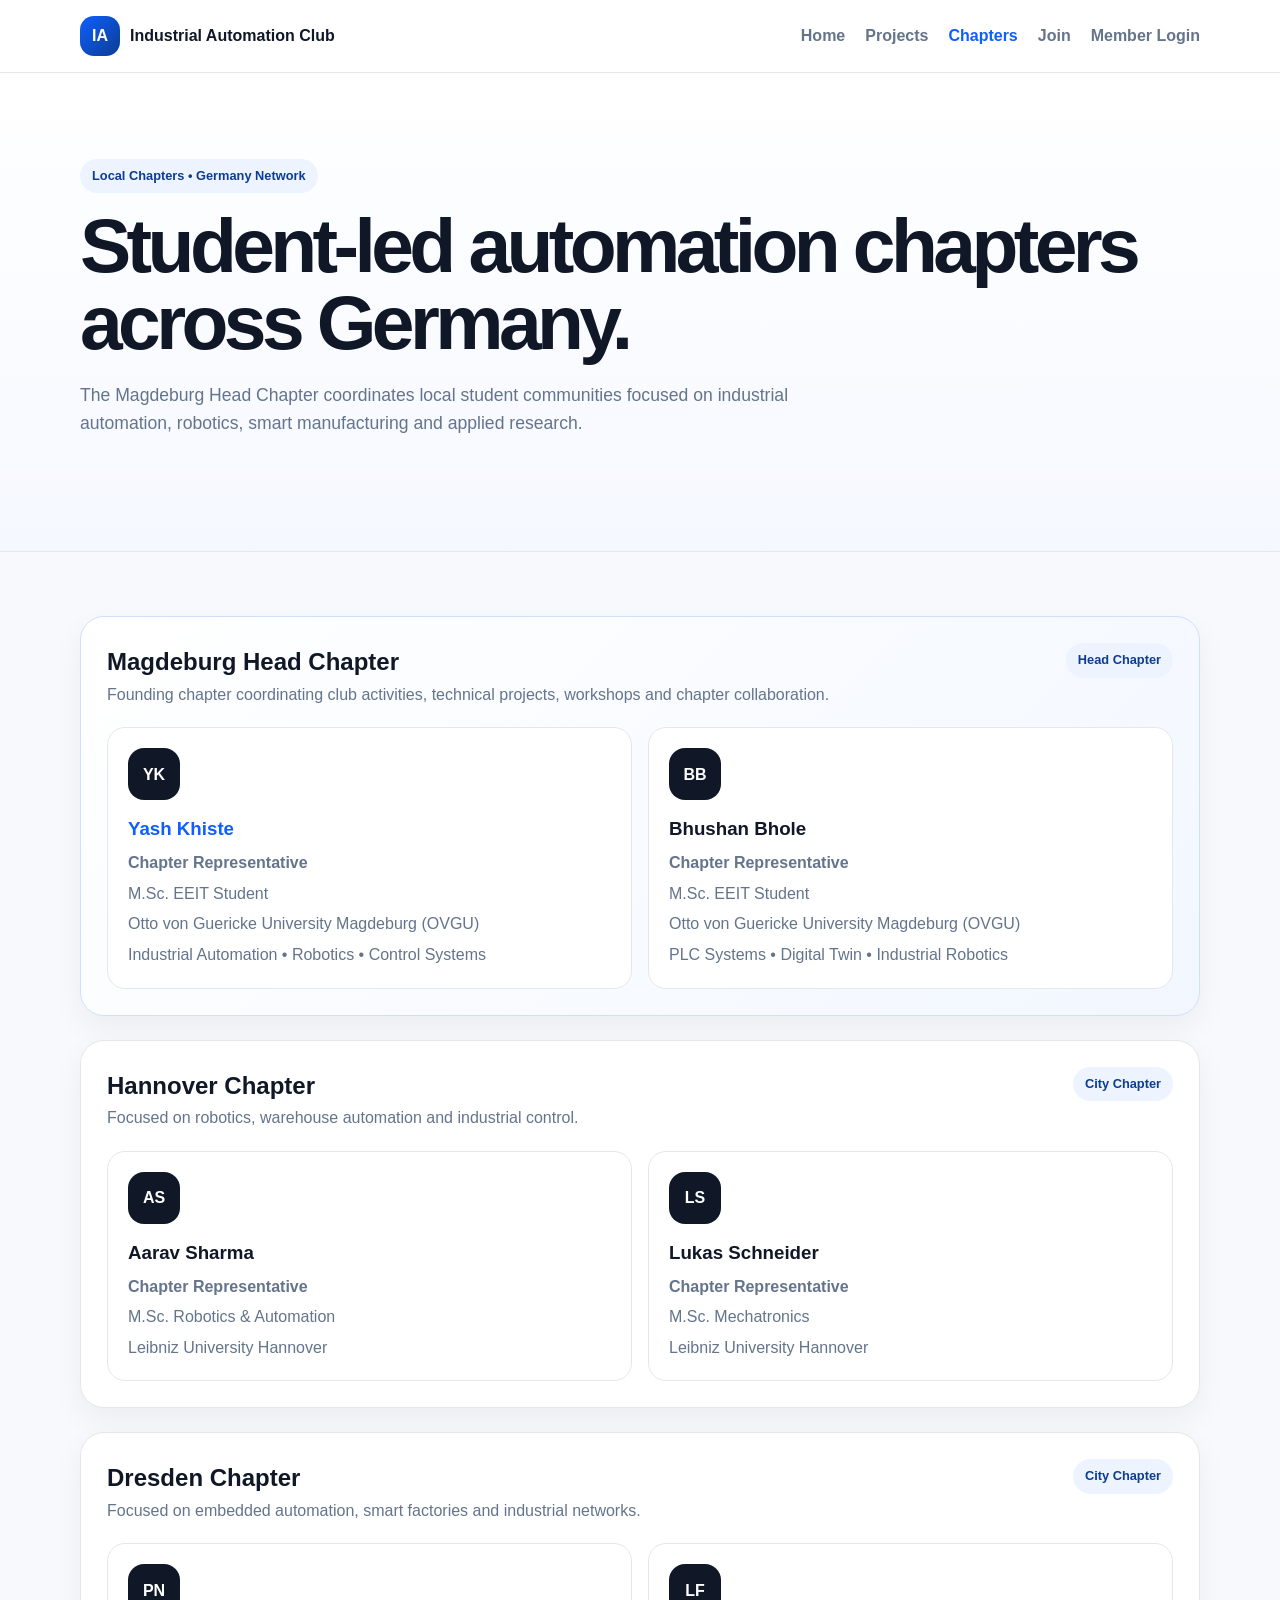
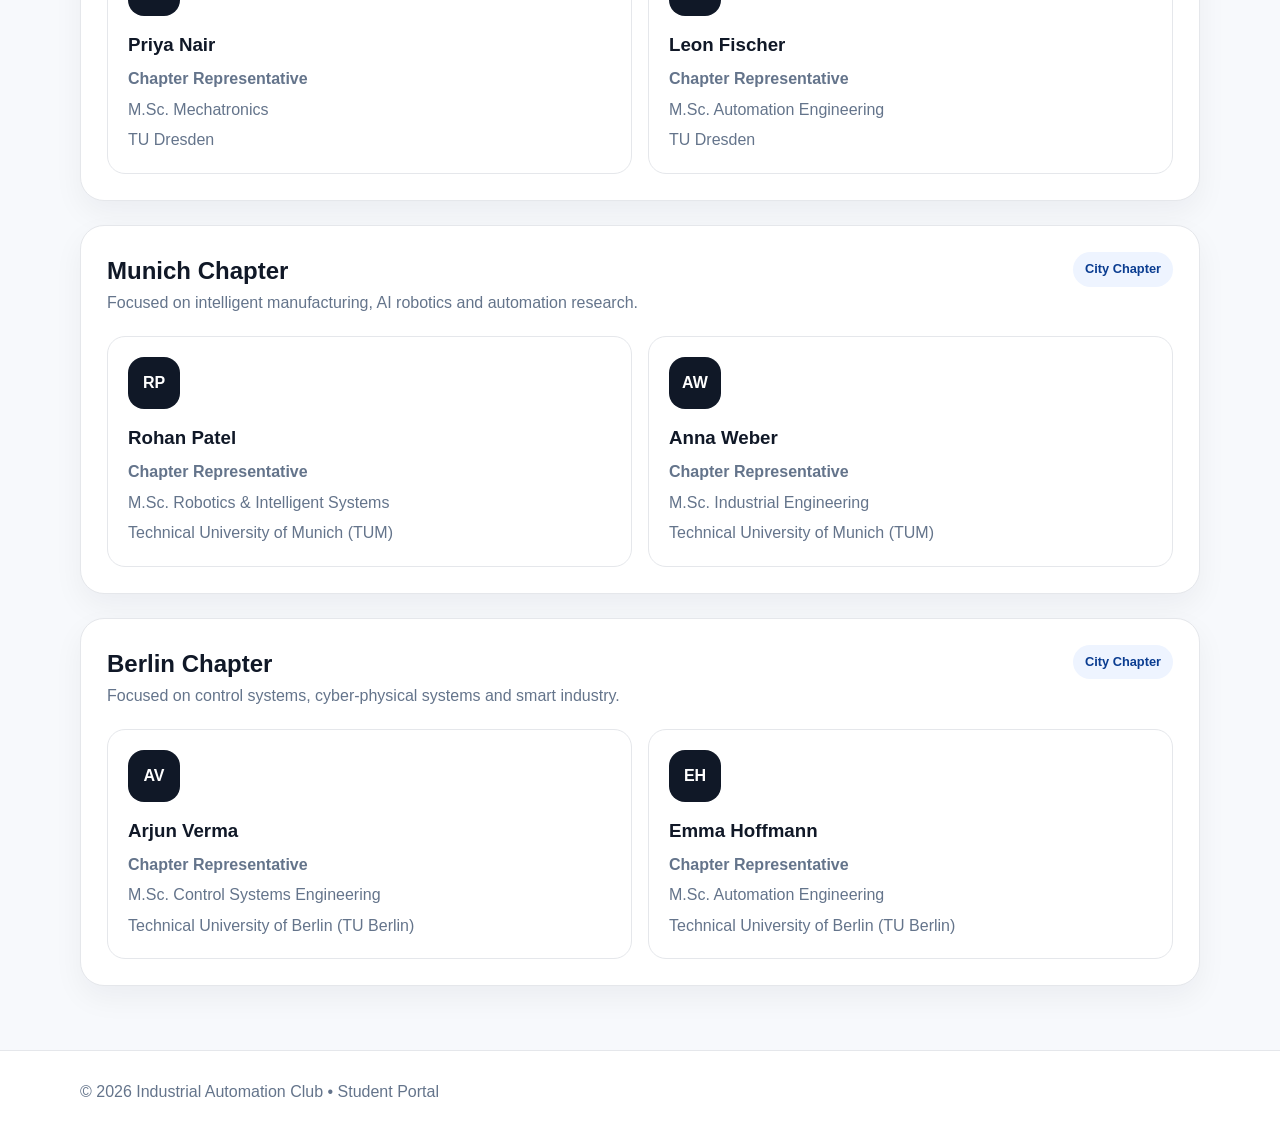
==== commit cbbc2907: "Add files via upload" ====
--- a/chapters.html
+++ b/chapters.html
@@ -1 +1,58 @@
-<!DOCTYPE html><html lang="en"><head><meta charset="UTF-8"><meta name="viewport" content="width=device-width, initial-scale=1.0"><title>Chapters</title><link rel="stylesheet" href="style.css"></head><body><header><div class="container nav"><a class="brand" href="index.html"><span class="logo">IA</span><span>Industrial Automation Club</span></a><nav class="menu"><a href="index.html">Home</a><a href="projects.html">Projects</a><a href="chapters.html">Chapters</a><a href="join.html">Join</a><a href="login.html">Member Login</a></nav></div></header><main><section class="hero"><div class="container"><h1>Local Chapters</h1><p class="lead">Magdeburg Head Chapter with Hannover, Dresden, Munich and Berlin chapters.</p></div></section><section><div class="container grid"><div class="card"><h3>Magdeburg Head Chapter</h3><p>OVGU EEIT student leadership and national coordination.</p></div><div class="card"><h3>Hannover</h3><p>Robotics and warehouse automation focus.</p></div><div class="card"><h3>Dresden</h3><p>Embedded automation and smart factory focus.</p></div><div class="card"><h3>Munich</h3><p>AI robotics and intelligent manufacturing focus.</p></div><div class="card"><h3>Berlin</h3><p>Control systems and cyber-physical systems focus.</p></div></div></section></main><footer><div class="container">© 2026 Industrial Automation Club • Student Portal</div></footer></body></html>+<!DOCTYPE html>
+<html lang="en">
+<head>
+<meta charset="UTF-8">
+<meta name="viewport" content="width=device-width, initial-scale=1.0">
+<title>Local Chapters | Industrial Automation Club</title>
+<link rel="stylesheet" href="style.css">
+<style>
+.chapter-card{background:#fff;border:1px solid var(--line);border-radius:24px;padding:26px;box-shadow:0 12px 30px rgba(15,23,42,.05)}
+.chapter-card.featured{background:linear-gradient(135deg,#fff,#f2f7ff);border-color:#cfe0ff}
+.chapter-head{display:flex;justify-content:space-between;gap:16px;align-items:flex-start;margin-bottom:20px}
+.leaders{display:grid;grid-template-columns:repeat(2,1fr);gap:16px}
+.leader{border:1px solid var(--line);border-radius:18px;padding:20px;background:#fff}
+.avatar{width:52px;height:52px;border-radius:16px;background:#101827;color:#fff;display:grid;place-items:center;font-weight:900;margin-bottom:14px}
+.leader h3{margin-bottom:6px}.leader h3 a{color:var(--blue)}.leader h3 a:hover{text-decoration:underline}
+.leader p{color:var(--muted);margin-top:5px}
+@media(max-width:760px){.leaders{grid-template-columns:1fr}.chapter-head{flex-direction:column}}
+</style>
+</head>
+<body>
+<header><div class="container nav"><a class="brand" href="index.html"><span class="logo">IA</span><span>Industrial Automation Club</span></a><nav class="menu"><a href="index.html">Home</a><a href="projects.html">Projects</a><a class="active" href="chapters.html">Chapters</a><a href="join.html">Join</a><a href="login.html">Member Login</a></nav></div></header>
+
+<main>
+<section class="hero"><div class="container"><span class="tag">Local Chapters • Germany Network</span><h1>Student-led automation chapters across Germany.</h1><p class="lead">The Magdeburg Head Chapter coordinates local student communities focused on industrial automation, robotics, smart manufacturing and applied research.</p></div></section>
+
+<section><div class="container" style="display:grid;gap:24px">
+
+<div class="chapter-card featured"><div class="chapter-head"><div><h2>Magdeburg Head Chapter</h2><p class="lead" style="font-size:1rem;margin-bottom:0">Founding chapter coordinating club activities, technical projects, workshops and chapter collaboration.</p></div><span class="tag">Head Chapter</span></div><div class="leaders">
+<div class="leader"><div class="avatar">YK</div><h3><a href="yash-portfolio.html">Yash Khiste</a></h3><p><strong>Chapter Representative</strong></p><p>M.Sc. EEIT Student</p><p>Otto von Guericke University Magdeburg (OVGU)</p><p>Industrial Automation • Robotics • Control Systems</p></div>
+<div class="leader"><div class="avatar">BB</div><h3>Bhushan Bhole</h3><p><strong>Chapter Representative</strong></p><p>M.Sc. EEIT Student</p><p>Otto von Guericke University Magdeburg (OVGU)</p><p>PLC Systems • Digital Twin • Industrial Robotics</p></div>
+</div></div>
+
+<div class="chapter-card"><div class="chapter-head"><div><h2>Hannover Chapter</h2><p class="lead" style="font-size:1rem;margin-bottom:0">Focused on robotics, warehouse automation and industrial control.</p></div><span class="tag">City Chapter</span></div><div class="leaders">
+<div class="leader"><div class="avatar">AS</div><h3>Aarav Sharma</h3><p><strong>Chapter Representative</strong></p><p>M.Sc. Robotics & Automation</p><p>Leibniz University Hannover</p></div>
+<div class="leader"><div class="avatar">LS</div><h3>Lukas Schneider</h3><p><strong>Chapter Representative</strong></p><p>M.Sc. Mechatronics</p><p>Leibniz University Hannover</p></div>
+</div></div>
+
+<div class="chapter-card"><div class="chapter-head"><div><h2>Dresden Chapter</h2><p class="lead" style="font-size:1rem;margin-bottom:0">Focused on embedded automation, smart factories and industrial networks.</p></div><span class="tag">City Chapter</span></div><div class="leaders">
+<div class="leader"><div class="avatar">PN</div><h3>Priya Nair</h3><p><strong>Chapter Representative</strong></p><p>M.Sc. Mechatronics</p><p>TU Dresden</p></div>
+<div class="leader"><div class="avatar">LF</div><h3>Leon Fischer</h3><p><strong>Chapter Representative</strong></p><p>M.Sc. Automation Engineering</p><p>TU Dresden</p></div>
+</div></div>
+
+<div class="chapter-card"><div class="chapter-head"><div><h2>Munich Chapter</h2><p class="lead" style="font-size:1rem;margin-bottom:0">Focused on intelligent manufacturing, AI robotics and automation research.</p></div><span class="tag">City Chapter</span></div><div class="leaders">
+<div class="leader"><div class="avatar">RP</div><h3>Rohan Patel</h3><p><strong>Chapter Representative</strong></p><p>M.Sc. Robotics & Intelligent Systems</p><p>Technical University of Munich (TUM)</p></div>
+<div class="leader"><div class="avatar">AW</div><h3>Anna Weber</h3><p><strong>Chapter Representative</strong></p><p>M.Sc. Industrial Engineering</p><p>Technical University of Munich (TUM)</p></div>
+</div></div>
+
+<div class="chapter-card"><div class="chapter-head"><div><h2>Berlin Chapter</h2><p class="lead" style="font-size:1rem;margin-bottom:0">Focused on control systems, cyber-physical systems and smart industry.</p></div><span class="tag">City Chapter</span></div><div class="leaders">
+<div class="leader"><div class="avatar">AV</div><h3>Arjun Verma</h3><p><strong>Chapter Representative</strong></p><p>M.Sc. Control Systems Engineering</p><p>Technical University of Berlin (TU Berlin)</p></div>
+<div class="leader"><div class="avatar">EH</div><h3>Emma Hoffmann</h3><p><strong>Chapter Representative</strong></p><p>M.Sc. Automation Engineering</p><p>Technical University of Berlin (TU Berlin)</p></div>
+</div></div>
+
+</div></section>
+</main>
+
+<footer><div class="container">© 2026 Industrial Automation Club • Student Portal</div></footer>
+</body>
+</html>
